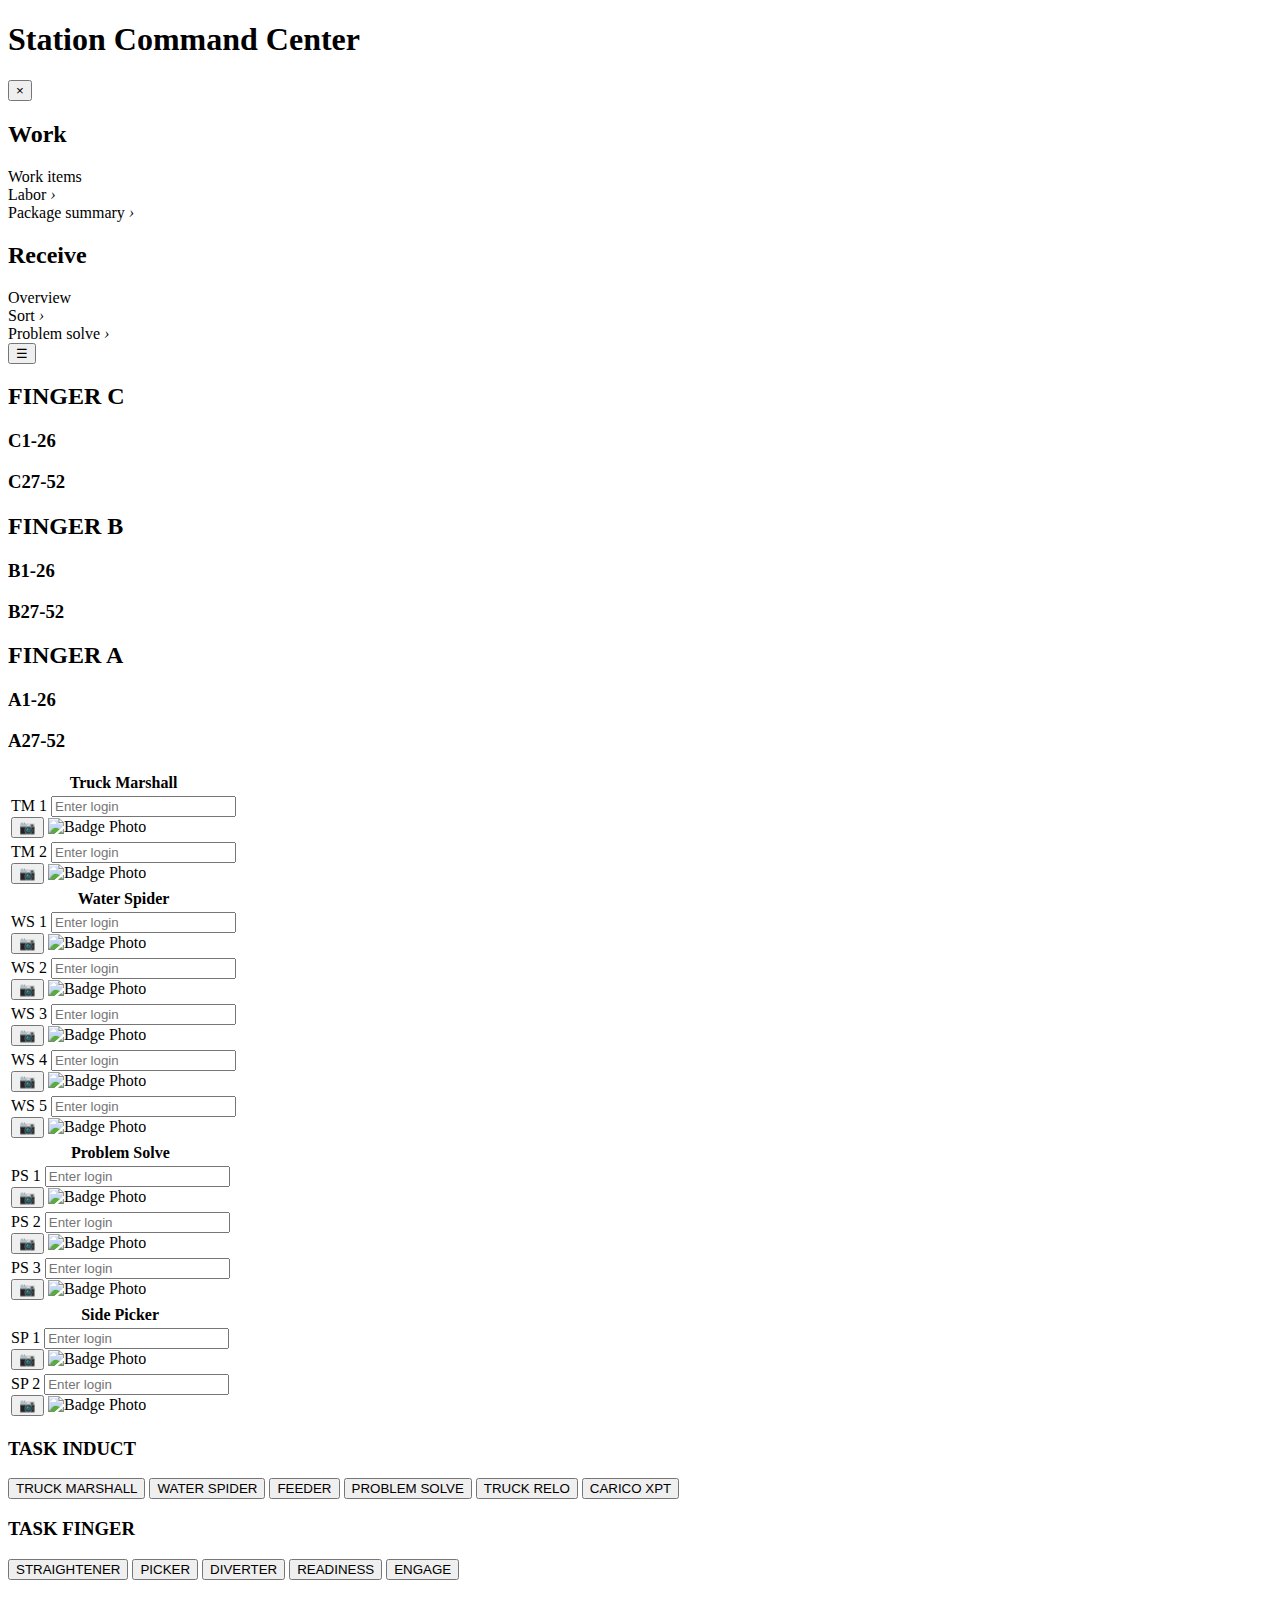
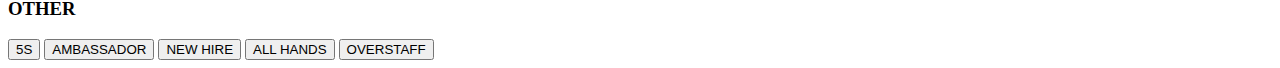
==== index.html @ 30cc2fd0 "in" ====
<!DOCTYPE html>
<html lang="en">
<head>
    <meta charset="UTF-8">
    <meta name="viewport" content="width=device-width, initial-scale=1.0">
    <meta name="description" content="Manning Board Application">
    <title>Manning Board</title>
    <link rel="stylesheet" href="css/styles.css">
    <!-- Preconnect per ottimizzare il caricamento delle risorse -->
    <link rel="preconnect" href="https://www.gstatic.com">
    <link rel="preconnect" href="https://badgephotos.corp.amazon.com">
</head>
<body>
    <!-- Overlay per sidebar mobile -->
    <div class="overlay" id="overlay"></div>

    <!-- Sidebar -->
    <aside class="sidebar" id="sidebar">
        <header class="sidebar-header">
            <h1>Station Command Center</h1>
            <button id="closeSidebar" aria-label="Close sidebar">×</button>
        </header>
        <nav class="sidebar-nav">
            <!-- Work Section -->
            <section class="nav-section">
                <h2 class="nav-header">Work</h2>
                <div class="nav-item">Work items</div>
                <div class="nav-item expandable" data-expandable>
                    <span>Labor</span>
                    <i class="arrow" aria-hidden="true">›</i>
                </div>
                <div class="nav-item expandable" data-expandable>
                    <span>Package summary</span>
                    <i class="arrow" aria-hidden="true">›</i>
                </div>
            </section>
            
            <!-- Receive Section -->
            <section class="nav-section">
                <h2 class="nav-header">Receive</h2>
                <div class="nav-item">Overview</div>
                <div class="nav-item expandable" data-expandable>
                    <span>Sort</span>
                    <i class="arrow" aria-hidden="true">›</i>
                </div>
                <div class="nav-item expandable" data-expandable>
                    <span>Problem solve</span>
                    <i class="arrow" aria-hidden="true">›</i>
                </div>
            </section>
        </nav>
    </aside>

    <!-- Menu Trigger Button -->
    <button id="openSidebar" class="menu-trigger" aria-label="Open menu">☰</button>

    <!-- Main Content -->
    <main class="content-container">
        <!-- Fingers Section -->
        <section class="fingers-section">
            <!-- Finger C -->
            <div class="finger-pair">
                <h2 class="finger-header">FINGER C</h2>
                <div class="columns-container">
                    <div class="finger-column">
                        <h3 class="finger-subheader">C1-26</h3>
                        <div id="c1-26-container" class="aisle-container"></div>
                    </div>
                    <div class="finger-column">
                        <h3 class="finger-subheader">C27-52</h3>
                        <div id="c27-52-container" class="aisle-container"></div>
                    </div>
                </div>
            </div>

            <!-- Finger B -->
            <div class="finger-pair">
                <h2 class="finger-header">FINGER B</h2>
                <div class="columns-container">
                    <div class="finger-column">
                        <h3 class="finger-subheader">B1-26</h3>
                        <div id="b1-26-container" class="aisle-container"></div>
                    </div>
                    <div class="finger-column">
                        <h3 class="finger-subheader">B27-52</h3>
                        <div id="b27-52-container" class="aisle-container"></div>
                    </div>
                </div>
            </div>

            <!-- Finger A -->
            <div class="finger-pair">
                <h2 class="finger-header">FINGER A</h2>
                <div class="columns-container">
                    <div class="finger-column">
                        <h3 class="finger-subheader">A1-26</h3>
                        <div id="a1-26-container" class="aisle-container"></div>
                    </div>
                    <div class="finger-column">
                        <h3 class="finger-subheader">A27-52</h3>
                        <div id="a27-52-container" class="aisle-container"></div>
                    </div>
                </div>
            </div>
        </section>

        <!-- Tables Section -->
        <section class="tables-section">
            <div id="induct-tables-container"></div>

            <!-- Additional Roles -->
            <div class="additional-roles">
                <!-- Truck Marshall -->
                <table class="roles-table">
                    <thead>
                        <tr><th colspan="2">Truck Marshall</th></tr>
                    </thead>
                    <tbody>
                        <tr>
                            <td>
                                <div class="table-row-content">
                                    <span class="table-data">TM 1</span>
                                    <input type="text" class="name-input" placeholder="Enter login">
                                    <div class="badge-container">
                                        <button class="badge-icon" aria-label="Show badge photo">📷</button>
                                        <img class="photo-popup" src="" alt="Badge Photo" loading="lazy">
                                    </div>
                                </div>
                            </td>
                        </tr>
                        <tr>
                            <td>
                                <div class="table-row-content">
                                    <span class="table-data">TM 2</span>
                                    <input type="text" class="name-input" placeholder="Enter login">
                                    <div class="badge-container">
                                        <button class="badge-icon" aria-label="Show badge photo">📷</button>
                                        <img class="photo-popup" src="" alt="Badge Photo" loading="lazy">
                                    </div>
                                </div>
                            </td>
                        </tr>
                    </tbody>
                </table>

                <!-- Continuerò con il resto delle tabelle nella prossima parte -->
                <!-- Water Spider -->
                <table class="roles-table">
                    <thead>
                        <tr><th>Water Spider</th></tr>
                    </thead>
                    <tbody>
                        <tr>
                            <td>
                                <div class="table-row-content">
                                    <span class="table-data">WS 1</span>
                                    <input type="text" class="name-input" placeholder="Enter login">
                                    <div class="badge-container">
                                        <button class="badge-icon" aria-label="Show badge photo">📷</button>
                                        <img class="photo-popup" src="" alt="Badge Photo" loading="lazy">
                                    </div>
                                </div>
                            </td>
                        </tr>
                        <tr>
                            <td>
                                <div class="table-row-content">
                                    <span class="table-data">WS 2</span>
                                    <input type="text" class="name-input" placeholder="Enter login">
                                    <div class="badge-container">
                                        <button class="badge-icon" aria-label="Show badge photo">📷</button>
                                        <img class="photo-popup" src="" alt="Badge Photo" loading="lazy">
                                    </div>
                                </div>
                            </td>
                        </tr>
                        <tr>
                            <td>
                                <div class="table-row-content">
                                    <span class="table-data">WS 3</span>
                                    <input type="text" class="name-input" placeholder="Enter login">
                                    <div class="badge-container">
                                        <button class="badge-icon" aria-label="Show badge photo">📷</button>
                                        <img class="photo-popup" src="" alt="Badge Photo" loading="lazy">
                                    </div>
                                </div>
                            </td>
                        </tr>
                        <tr>
                            <td>
                                <div class="table-row-content">
                                    <span class="table-data">WS 4</span>
                                    <input type="text" class="name-input" placeholder="Enter login">
                                    <div class="badge-container">
                                        <button class="badge-icon" aria-label="Show badge photo">📷</button>
                                        <img class="photo-popup" src="" alt="Badge Photo" loading="lazy">
                                    </div>
                                </div>
                            </td>
                        </tr>
                        <tr>
                            <td>
                                <div class="table-row-content">
                                    <span class="table-data">WS 5</span>
                                    <input type="text" class="name-input" placeholder="Enter login">
                                    <div class="badge-container">
                                        <button class="badge-icon" aria-label="Show badge photo">📷</button>
                                        <img class="photo-popup" src="" alt="Badge Photo" loading="lazy">
                                    </div>
                                </div>
                            </td>
                        </tr>
                    </tbody>
                </table>

                <!-- Problem Solve -->
                <table class="roles-table">
                    <thead>
                        <tr><th>Problem Solve</th></tr>
                    </thead>
                    <tbody>
                        <tr>
                            <td>
                                <div class="table-row-content">
                                    <span class="table-data">PS 1</span>
                                    <input type="text" class="name-input" placeholder="Enter login">
                                    <div class="badge-container">
                                        <button class="badge-icon" aria-label="Show badge photo">📷</button>
                                        <img class="photo-popup" src="" alt="Badge Photo" loading="lazy">
                                    </div>
                                </div>
                            </td>
                        </tr>
                        <tr>
                            <td>
                                <div class="table-row-content">
                                    <span class="table-data">PS 2</span>
                                    <input type="text" class="name-input" placeholder="Enter login">
                                    <div class="badge-container">
                                        <button class="badge-icon" aria-label="Show badge photo">📷</button>
                                        <img class="photo-popup" src="" alt="Badge Photo" loading="lazy">
                                    </div>
                                </div>
                            </td>
                        </tr>
                        <tr>
                            <td>
                                <div class="table-row-content">
                                    <span class="table-data">PS 3</span>
                                    <input type="text" class="name-input" placeholder="Enter login">
                                    <div class="badge-container">
                                        <button class="badge-icon" aria-label="Show badge photo">📷</button>
                                        <img class="photo-popup" src="" alt="Badge Photo" loading="lazy">
                                    </div>
                                </div>
                            </td>
                        </tr>
                    </tbody>
                </table>

                <!-- Side Picker -->
                <table class="roles-table">
                    <thead>
                        <tr><th>Side Picker</th></tr>
                    </thead>
                    <tbody>
                        <tr>
                            <td>
                                <div class="table-row-content">
                                    <span class="table-data">SP 1</span>
                                    <input type="text" class="name-input" placeholder="Enter login">
                                    <div class="badge-container">
                                        <button class="badge-icon" aria-label="Show badge photo">📷</button>
                                        <img class="photo-popup" src="" alt="Badge Photo" loading="lazy">
                                    </div>
                                </div>
                            </td>
                        </tr>
                        <tr>
                            <td>
                                <div class="table-row-content">
                                    <span class="table-data">SP 2</span>
                                    <input type="text" class="name-input" placeholder="Enter login">
                                    <div class="badge-container">
                                        <button class="badge-icon" aria-label="Show badge photo">📷</button>
                                        <img class="photo-popup" src="" alt="Badge Photo" loading="lazy">
                                    </div>
                                </div>
                            </td>
                        </tr>
                    </tbody>
                </table>
            </div>
        </section>
    </main>

    <!-- FCLM Task Section -->
    <section class="fclm-task-container">
        <div class="task-sections">
            <div class="task-column">
                <h3 class="section-header">TASK INDUCT</h3>
                <button class="task-button blue" data-task="truck-marshall">TRUCK MARSHALL</button>
                <button class="task-button blue" data-task="water-spider">WATER SPIDER</button>
                <button class="task-button blue" data-task="feeder">FEEDER</button>
                <button class="task-button blue" data-task="problem-solve">PROBLEM SOLVE</button>
                <button class="task-button blue" data-task="truck-relo">TRUCK RELO</button>
                <button class="task-button blue" data-task="carico-xpt">CARICO XPT</button>
            </div>
            <div class="task-column">
                <h3 class="section-header">TASK FINGER</h3>
                <button class="task-button yellow" data-task="straightener">STRAIGHTENER</button>
                <button class="task-button yellow" data-task="picker">PICKER</button>
                <button class="task-button yellow" data-task="diverter">DIVERTER</button>
                <button class="task-button yellow" data-task="readiness">READINESS</button>
                <button class="task-button orange" data-task="engage">ENGAGE</button>
            </div>
            <div class="task-column">
                <h3 class="section-header">OTHER</h3>
                <button class="task-button green" data-task="5s">5S</button>
                <button class="task-button green" data-task="ambassador">AMBASSADOR</button>
                <button class="task-button green" data-task="new-hire">NEW HIRE</button>
                <button class="task-button green" data-task="all-hands">ALL HANDS</button>
                <button class="task-button orange" data-task="overstaff">OVERSTAFF</button>
            </div>
        </div>
    </section>

    <!-- Notification Container -->
    <div id="notification-container" aria-live="polite"></div>

    <!-- Loading Spinner -->
    <div id="loader" class="loader" hidden></div>

    <!-- Scripts -->
    <script src="https://www.gstatic.com/firebasejs/8.10.1/firebase-app.js" defer></script>
    <script src="https://www.gstatic.com/firebasejs/8.10.1/firebase-database.js" defer></script>
    <script src="js/main.js" type="module" defer></script>
</body>
</html>
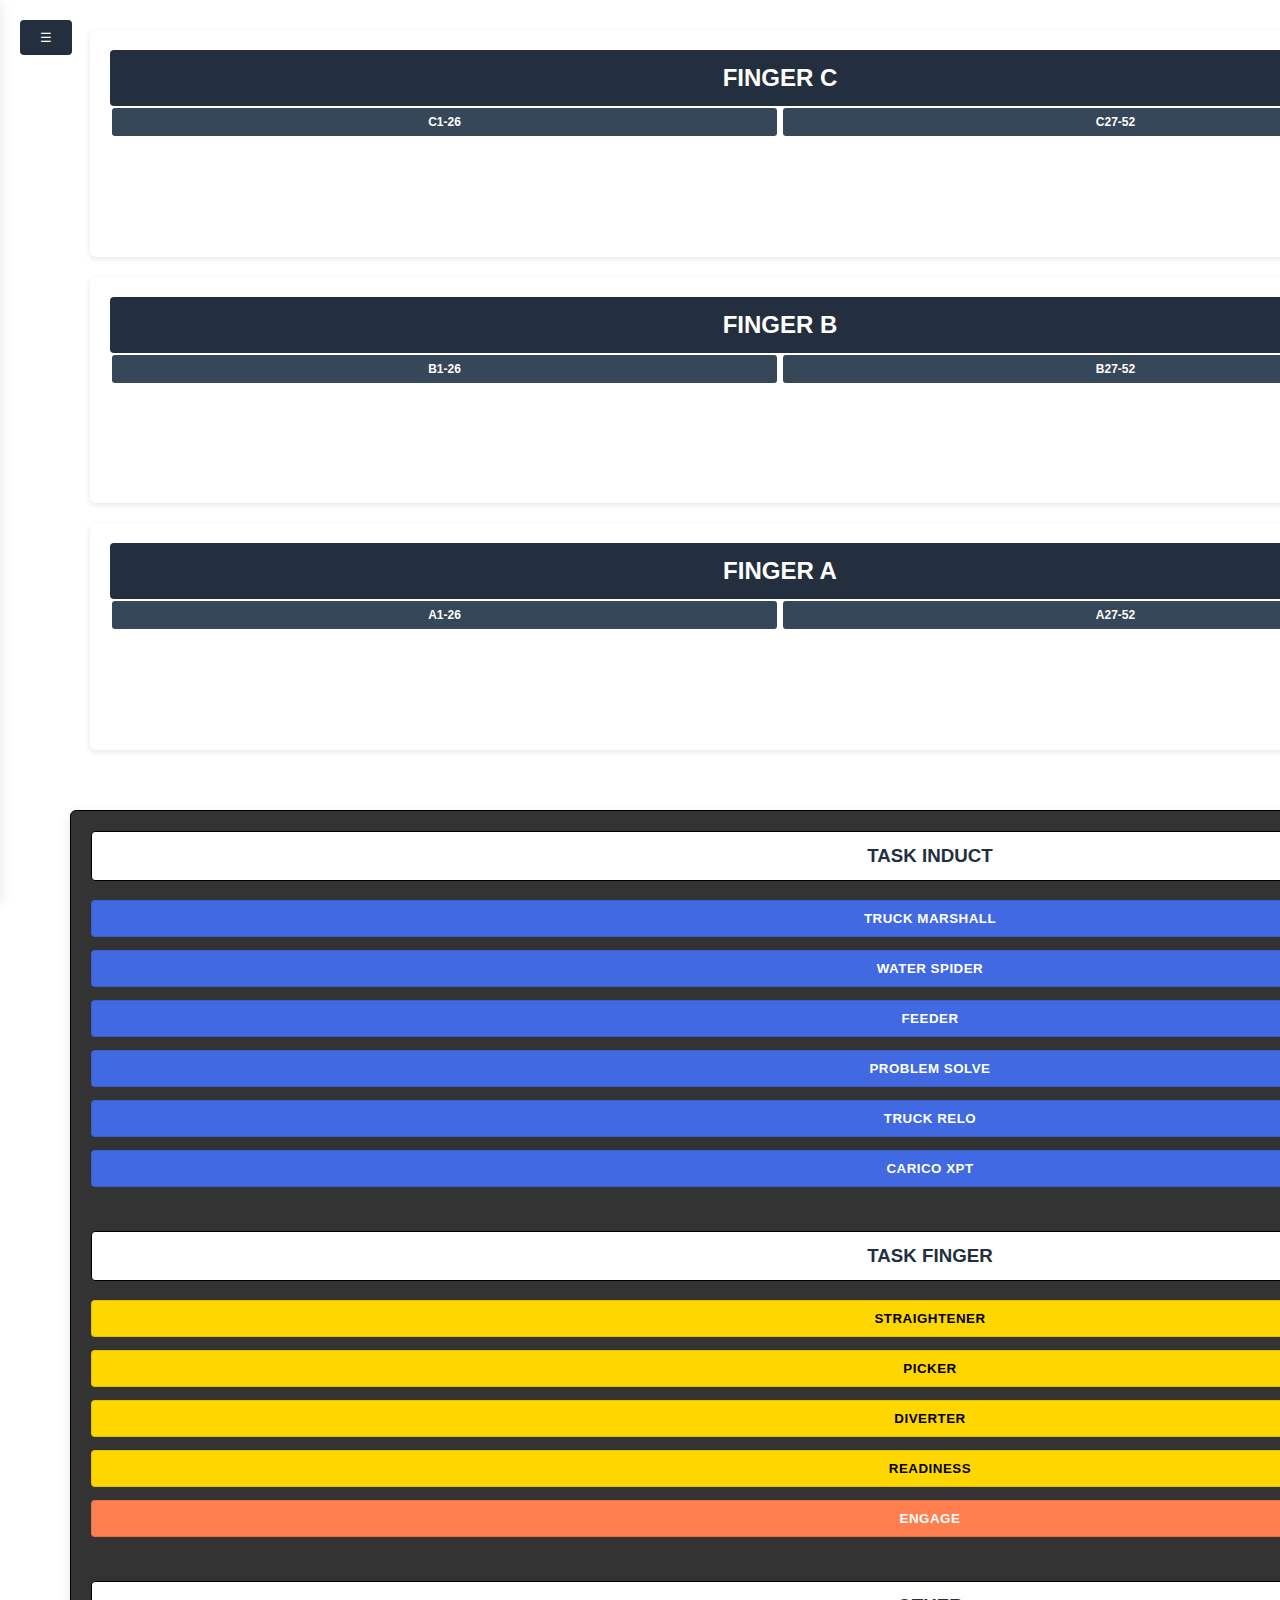
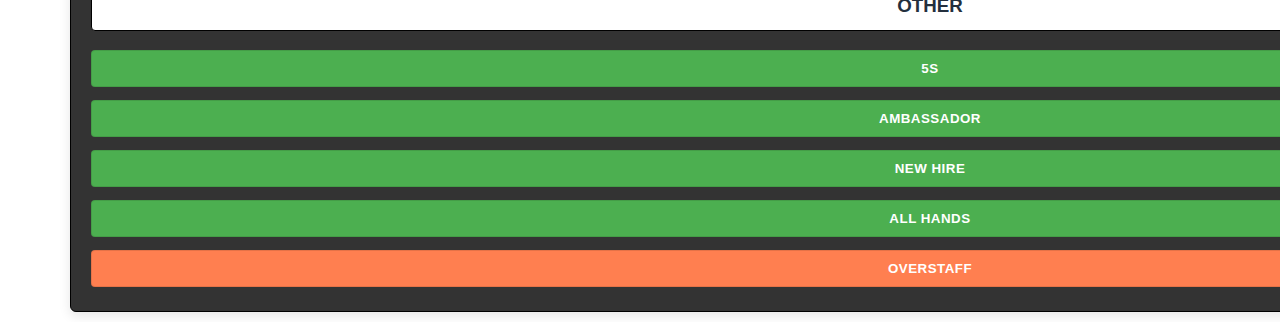
==== commit ecf1d101: "s" ====
--- a/index.html
+++ b/index.html
@@ -5,7 +5,7 @@
     <meta name="viewport" content="width=device-width, initial-scale=1.0">
     <meta name="description" content="Manning Board Application">
     <title>Manning Board</title>
-    <link rel="stylesheet" href="css/styles.css">
+    <link rel="stylesheet" href="styles.css">
     <!-- Preconnect per ottimizzare il caricamento delle risorse -->
     <link rel="preconnect" href="https://www.gstatic.com">
     <link rel="preconnect" href="https://badgephotos.corp.amazon.com">
--- a/styles.css
+++ b/styles.css
@@ -0,0 +1,684 @@
+/* Variables & Reset */
+:root {
+    /* Colors */
+    --primary-color: #232F3E;
+    --secondary-color: #37475A;
+    --border-color: #ccc;
+    --background-light: #f5f5f5;
+    --success-color: #4CAF50;
+    --error-color: #f44336;
+    --warning-color: #ff9800;
+    --info-color: #2196F3;
+    
+    /* Spacing */
+    --spacing-xs: 2px;
+    --spacing-sm: 5px;
+    --spacing-md: 10px;
+    --spacing-lg: 20px;
+    --spacing-xl: 40px;
+    
+    /* Border Radius */
+    --border-radius-sm: 3px;
+    --border-radius-md: 4px;
+    --border-radius-lg: 6px;
+    
+    /* Transitions */
+    --transition-fast: 0.2s ease;
+    --transition-normal: 0.3s ease;
+    
+    /* Shadows */
+    --shadow-sm: 0 1px 3px rgba(0,0,0,0.1);
+    --shadow-md: 0 2px 6px rgba(0,0,0,0.1);
+    --shadow-lg: 0 4px 12px rgba(0,0,0,0.1);
+}
+
+/* Reset & Base Styles */
+*, *::before, *::after {
+    margin: 0;
+    padding: 0;
+    box-sizing: border-box;
+}
+
+html {
+    font-size: 16px;
+    line-height: 1.5;
+}
+
+body {
+    margin: 0;
+    padding: var(--spacing-lg);
+    font-family: -apple-system, BlinkMacSystemFont, 'Segoe UI', Roboto, Oxygen,
+                 Ubuntu, Cantarell, 'Open Sans', 'Helvetica Neue', sans-serif;
+    min-width: 1800px;
+    background-color: white;
+    color: var(--primary-color);
+}
+
+/* Utility Classes */
+.visually-hidden {
+    position: absolute;
+    width: 1px;
+    height: 1px;
+    padding: 0;
+    margin: -1px;
+    overflow: hidden;
+    clip: rect(0, 0, 0, 0);
+    border: 0;
+}
+
+.hidden {
+    display: none !important;
+}
+
+/* Layout & Grid */
+.content-container {
+    display: flex;
+    gap: var(--spacing-xl);
+    width: max-content;
+    padding: var(--spacing-lg);
+    margin-left: 60px;
+}
+
+/* Sidebar Styles */
+.sidebar {
+    position: fixed;
+    left: -280px;
+    top: 0;
+    width: 280px;
+    height: 100%;
+    background-color: var(--primary-color);
+    color: white;
+    transition: left var(--transition-normal);
+    z-index: 1000;
+    box-shadow: var(--shadow-lg);
+}
+.sidebar.open {
+    left: 0;
+}
+
+.sidebar-header {
+    display: flex;
+    justify-content: space-between;
+    align-items: center;
+    padding: var(--spacing-md) var(--spacing-lg);
+    background-color: var(--secondary-color);
+    border-bottom: 1px solid rgba(255,255,255,0.1);
+}
+
+.sidebar-header h1 {
+    font-size: 1.2rem;
+    font-weight: 500;
+}
+
+#closeSidebar {
+    background: none;
+    border: none;
+    color: white;
+    font-size: 1.5rem;
+    cursor: pointer;
+    padding: var(--spacing-xs);
+    transition: opacity var(--transition-fast);
+}
+
+#closeSidebar:hover {
+    opacity: 0.8;
+}
+
+.sidebar-nav {
+    padding: var(--spacing-md) 0;
+}
+
+.nav-section {
+    margin-bottom: var(--spacing-lg);
+}
+
+.nav-header {
+    padding: var(--spacing-md) var(--spacing-lg);
+    color: rgba(255,255,255,0.6);
+    font-size: 0.875rem;
+    text-transform: uppercase;
+    letter-spacing: 0.5px;
+}
+
+.nav-item {
+    padding: var(--spacing-md) var(--spacing-lg);
+    cursor: pointer;
+    display: flex;
+    justify-content: space-between;
+    align-items: center;
+    transition: background-color var(--transition-fast);
+}
+
+.nav-item:hover {
+    background-color: var(--secondary-color);
+}
+
+.expandable .arrow {
+    font-size: 1.125rem;
+    transition: transform var(--transition-normal);
+}
+
+.expandable.open .arrow {
+    transform: rotate(90deg);
+}
+
+/* Menu Trigger */
+.menu-trigger {
+    position: fixed;
+    top: var(--spacing-lg);
+    left: var(--spacing-lg);
+    z-index: 999;
+    background: var(--primary-color);
+    color: white;
+    border: none;
+    padding: var(--spacing-md) var(--spacing-lg);
+    cursor: pointer;
+    border-radius: var(--border-radius-md);
+    transition: background-color var(--transition-fast);
+}
+
+.menu-trigger:hover {
+    background-color: var(--secondary-color);
+}
+/* Fingers Section Styles */
+.fingers-section {
+    display: flex;
+    gap: var(--spacing-lg);
+    min-width: 1400px;
+}
+
+.finger-pair {
+    display: flex;
+    flex-direction: column;
+    flex: 2;
+    min-width: 540px;
+    margin-right: var(--spacing-lg);
+    background-color: white;
+    border-radius: var(--border-radius-lg);
+    box-shadow: var(--shadow-md);
+    padding: var(--spacing-lg);
+    transition: transform var(--transition-fast);
+}
+
+.finger-pair:hover {
+    transform: translateY(-2px);
+    box-shadow: var(--shadow-lg);
+}
+
+.finger-header {
+    background-color: var(--primary-color);
+    color: white;
+    padding: var(--spacing-md);
+    text-align: center;
+    font-weight: bold;
+    margin-bottom: var(--spacing-xs);
+    border-radius: var(--border-radius-md);
+}
+
+.columns-container {
+    display: flex;
+    gap: var(--spacing-xs);
+}
+
+.finger-column {
+    flex: 1;
+    display: flex;
+    flex-direction: column;
+    gap: var(--spacing-xs);
+    min-width: 280px;
+    padding: 0 var(--spacing-xs);
+}
+
+.finger-subheader {
+    background-color: var(--secondary-color);
+    color: white;
+    padding: var(--spacing-sm);
+    text-align: center;
+    font-size: 0.75rem;
+    border-radius: var(--border-radius-sm);
+    margin-bottom: var(--spacing-xs);
+}
+
+/* Aisle Styles */
+.aisle-container {
+    display: flex;
+    flex-direction: column;
+    gap: var(--spacing-xs);
+}
+
+.aisle-row {
+    display: flex;
+    align-items: center;
+    gap: var(--spacing-md);
+    padding: var(--spacing-xs);
+    background-color: var(--background-light);
+    border-radius: var(--border-radius-sm);
+}
+
+.aisle {
+    width: 35px;
+    height: 18px;
+    border: 1px solid var(--border-color);
+    display: flex;
+    align-items: center;
+    justify-content: center;
+    padding: var(--spacing-xs);
+    font-size: 0.75rem;
+    background-color: white;
+    border-radius: var(--border-radius-sm);
+    font-weight: 500;
+}
+
+/* Input Styles */
+.input-pair {
+    display: flex;
+    gap: var(--spacing-lg);
+    flex: 1;
+}
+
+.input-group {
+    display: flex;
+    align-items: center;
+    gap: var(--spacing-xs);
+}
+
+.name-input {
+    width: 100px;
+    height: 18px;
+    padding: 2px var(--spacing-xs);
+    border: 1px solid var(--border-color);
+    font-size: 0.75rem;
+    border-radius: var(--border-radius-sm);
+    transition: all var(--transition-fast);
+}
+
+.name-input:focus {
+    outline: none;
+    border-color: var(--primary-color);
+    box-shadow: 0 0 0 2px rgba(35, 47, 62, 0.2);
+}
+
+.name-input.selected-input {
+    background-color: #ffeeba;
+    border: 2px solid var(--primary-color);
+}
+
+/* Badge Styles */
+.badge-container {
+    position: relative;
+    width: 24px;
+    height: 18px;
+    margin: 0 var(--spacing-xs);
+}
+
+.badge-icon {
+    width: 100%;
+    height: 100%;
+    border: 1px solid var(--border-color);
+    background-color: white;
+    cursor: pointer;
+    display: flex;
+    align-items: center;
+    justify-content: center;
+    font-size: 0.625rem;
+    color: var(--primary-color);
+    border-radius: var(--border-radius-sm);
+    transition: all var(--transition-fast);
+}
+
+.badge-icon:hover {
+    background-color: var(--background-light);
+    border-color: var(--primary-color);
+}
+
+.photo-popup {
+    display: none;
+    position: absolute;
+    z-index: 1000;
+    left: 100%;
+    top: -50px;
+    border: 2px solid var(--primary-color);
+    background-color: white;
+    padding: var(--spacing-xs);
+    width: 150px;
+    height: 150px;
+    object-fit: contain;
+    pointer-events: none;
+    box-shadow: var(--shadow-lg);
+    border-radius: var(--border-radius-sm);
+    transition: opacity var(--transition-fast);
+}
+
+.photo-popup.visible {
+    display: block;
+    animation: fadeIn var(--transition-fast);
+}
+
+/* Table Styles */
+.tables-section {
+    display: flex;
+    gap: var(--spacing-lg);
+}
+
+.roles-table,
+.induct-table {
+    border-collapse: separate;
+    border-spacing: 0;
+    width: 100%;
+    margin-bottom: var(--spacing-lg);
+    background-color: white;
+    border-radius: var(--border-radius-md);
+    overflow: hidden;
+    box-shadow: var(--shadow-md);
+}
+
+.roles-table th,
+.roles-table td,
+.induct-table th,
+.induct-table td {
+    border: 1px solid var(--border-color);
+    padding: var(--spacing-md);
+    font-size: 0.75rem;
+}
+
+.roles-table th,
+.induct-table th {
+    background-color: var(--primary-color);
+    color: white;
+    text-align: center;
+    padding: var(--spacing-md);
+    font-weight: 500;
+}
+
+.table-row-content {
+    display: flex;
+    align-items: center;
+    gap: var(--spacing-md);
+}
+
+.table-data {
+    width: 70px;
+    text-align: left;
+    font-weight: bold;
+    color: var(--primary-color);
+}
+/* FCLM Task Section Styles */
+.fclm-task-container {
+    margin-top: var(--spacing-xl);
+    width: calc(100% - 60px);
+    background-color: #333;
+    padding: var(--spacing-lg);
+    border: 1px solid #000;
+    border-radius: var(--border-radius-lg);
+    margin-left: 60px;
+    box-shadow: var(--shadow-lg);
+}
+
+.task-sections {
+    display: flex;
+    justify-content: space-between;
+    gap: var(--spacing-xl);
+}
+
+.task-column {
+    flex: 1;
+    display: flex;
+    flex-direction: column;
+    gap: var(--spacing-sm);
+}
+
+.section-header {
+    background-color: white;
+    color: var(--primary-color);
+    text-align: center;
+    padding: var(--spacing-md);
+    font-weight: bold;
+    border: 1px solid #000;
+    border-radius: var(--border-radius-md);
+    margin-bottom: var(--spacing-md);
+}
+
+/* Task Buttons */
+.task-button {
+    width: 100%;
+    padding: var(--spacing-md);
+    border: none;
+    border-radius: var(--border-radius-md);
+    font-weight: bold;
+    cursor: pointer;
+    text-align: center;
+    margin: 4px 0;
+    transition: all var(--transition-fast);
+    text-transform: uppercase;
+    letter-spacing: 0.5px;
+    border: 1px solid rgba(0, 0, 0, 0.1);
+}
+
+.task-button:hover {
+    transform: translateY(-2px);
+    box-shadow: var(--shadow-md);
+}
+
+.task-button:active {
+    transform: translateY(0);
+}
+
+/* Task Button Colors */
+.task-button.blue {
+    background-color: #4169E1;
+    color: white;
+}
+
+.task-button.yellow {
+    background-color: #FFD700;
+    color: black;
+}
+
+.task-button.green {
+    background-color: #4CAF50;
+    color: white;
+}
+
+.task-button.orange {
+    background-color: #FF7F50;
+    color: white;
+}
+
+/* Loading Indicator */
+.loader {
+    position: fixed;
+    top: 50%;
+    left: 50%;
+    transform: translate(-50%, -50%);
+    width: 50px;
+    height: 50px;
+    border: 5px solid var(--background-light);
+    border-top: 5px solid var(--primary-color);
+    border-radius: 50%;
+    animation: spin 1s linear infinite;
+    z-index: 1500;
+}
+
+.overlay {
+    position: fixed;
+    top: 0;
+    left: 0;
+    right: 0;
+    bottom: 0;
+    background-color: rgba(0, 0, 0, 0.5);
+    z-index: 1400;
+    opacity: 0;
+    visibility: hidden;
+    transition: all var(--transition-normal);
+}
+
+.overlay.show {
+    opacity: 1;
+    visibility: visible;
+}
+
+/* Notifications */
+#notification-container {
+    position: fixed;
+    top: var(--spacing-lg);
+    right: var(--spacing-lg);
+    z-index: 2000;
+    display: flex;
+    flex-direction: column;
+    gap: var(--spacing-sm);
+}
+
+.notification {
+    padding: var(--spacing-md) var(--spacing-lg);
+    border-radius: var(--border-radius-md);
+    color: white;
+    font-weight: 500;
+    box-shadow: var(--shadow-lg);
+    animation: slideIn var(--transition-normal);
+    display: flex;
+    align-items: center;
+    gap: var(--spacing-sm);
+    min-width: 300px;
+}
+
+.notification.success {
+    background-color: var(--success-color);
+}
+
+.notification.error {
+    background-color: var(--error-color);
+}
+
+.notification.info {
+    background-color: var(--info-color);
+}
+
+.notification.warning {
+    background-color: var(--warning-color);
+}
+
+/* Animations */
+@keyframes spin {
+    0% { transform: translate(-50%, -50%) rotate(0deg); }
+    100% { transform: translate(-50%, -50%) rotate(360deg); }
+}
+
+@keyframes slideIn {
+    from {
+        transform: translateX(100%);
+        opacity: 0;
+    }
+    to {
+        transform: translateX(0);
+        opacity: 1;
+    }
+}
+
+@keyframes fadeIn {
+    from { opacity: 0; }
+    to { opacity: 1; }
+}
+
+/* Media Queries */
+@media (max-width: 1800px) {
+    body {
+        overflow-x: auto;
+        padding: var(--spacing-md);
+    }
+    
+    .finger-pair {
+        min-width: 500px;
+    }
+}
+
+@media (max-width: 1400px) {
+    .fingers-section {
+        flex-direction: column;
+    }
+    
+    .task-sections {
+        flex-direction: column;
+    }
+}
+
+/* Print Styles */
+@media print {
+    .sidebar,
+    .menu-trigger,
+    .task-button,
+    .badge-icon,
+    .notification,
+    .loader,
+    .overlay {
+        display: none !important;
+    }
+
+    body {
+        padding: 0;
+        min-width: auto;
+    }
+
+    .content-container {
+        margin: 0;
+        padding: 0;
+    }
+
+    .finger-pair,
+    .roles-table,
+    .induct-table {
+        break-inside: avoid;
+        box-shadow: none;
+        border: 1px solid #000;
+    }
+
+    .name-input {
+        border: none;
+        background: none;
+    }
+}
+
+/* Accessibility Improvements */
+@media (prefers-reduced-motion: reduce) {
+    *,
+    *::before,
+    *::after {
+        animation-duration: 0.01ms !important;
+        animation-iteration-count: 1 !important;
+        transition-duration: 0.01ms !important;
+        scroll-behavior: auto !important;
+    }
+}
+
+/* High Contrast Mode */
+@media (forced-colors: active) {
+    .task-button,
+    .finger-header,
+    .finger-subheader {
+        border: 2px solid currentColor;
+    }
+}
+
+/* Dark Mode Support */
+@media (prefers-color-scheme: dark) {
+    :root {
+        --background-light: #2c2c2c;
+        --border-color: #444;
+    }
+
+    body {
+        background-color: #1a1a1a;
+        color: #fff;
+    }
+
+    .finger-pair,
+    .roles-table,
+    .induct-table {
+        background-color: #2c2c2c;
+    }
+
+    .name-input {
+        background-color: #333;
+        color: #fff;
+    }
+}
+
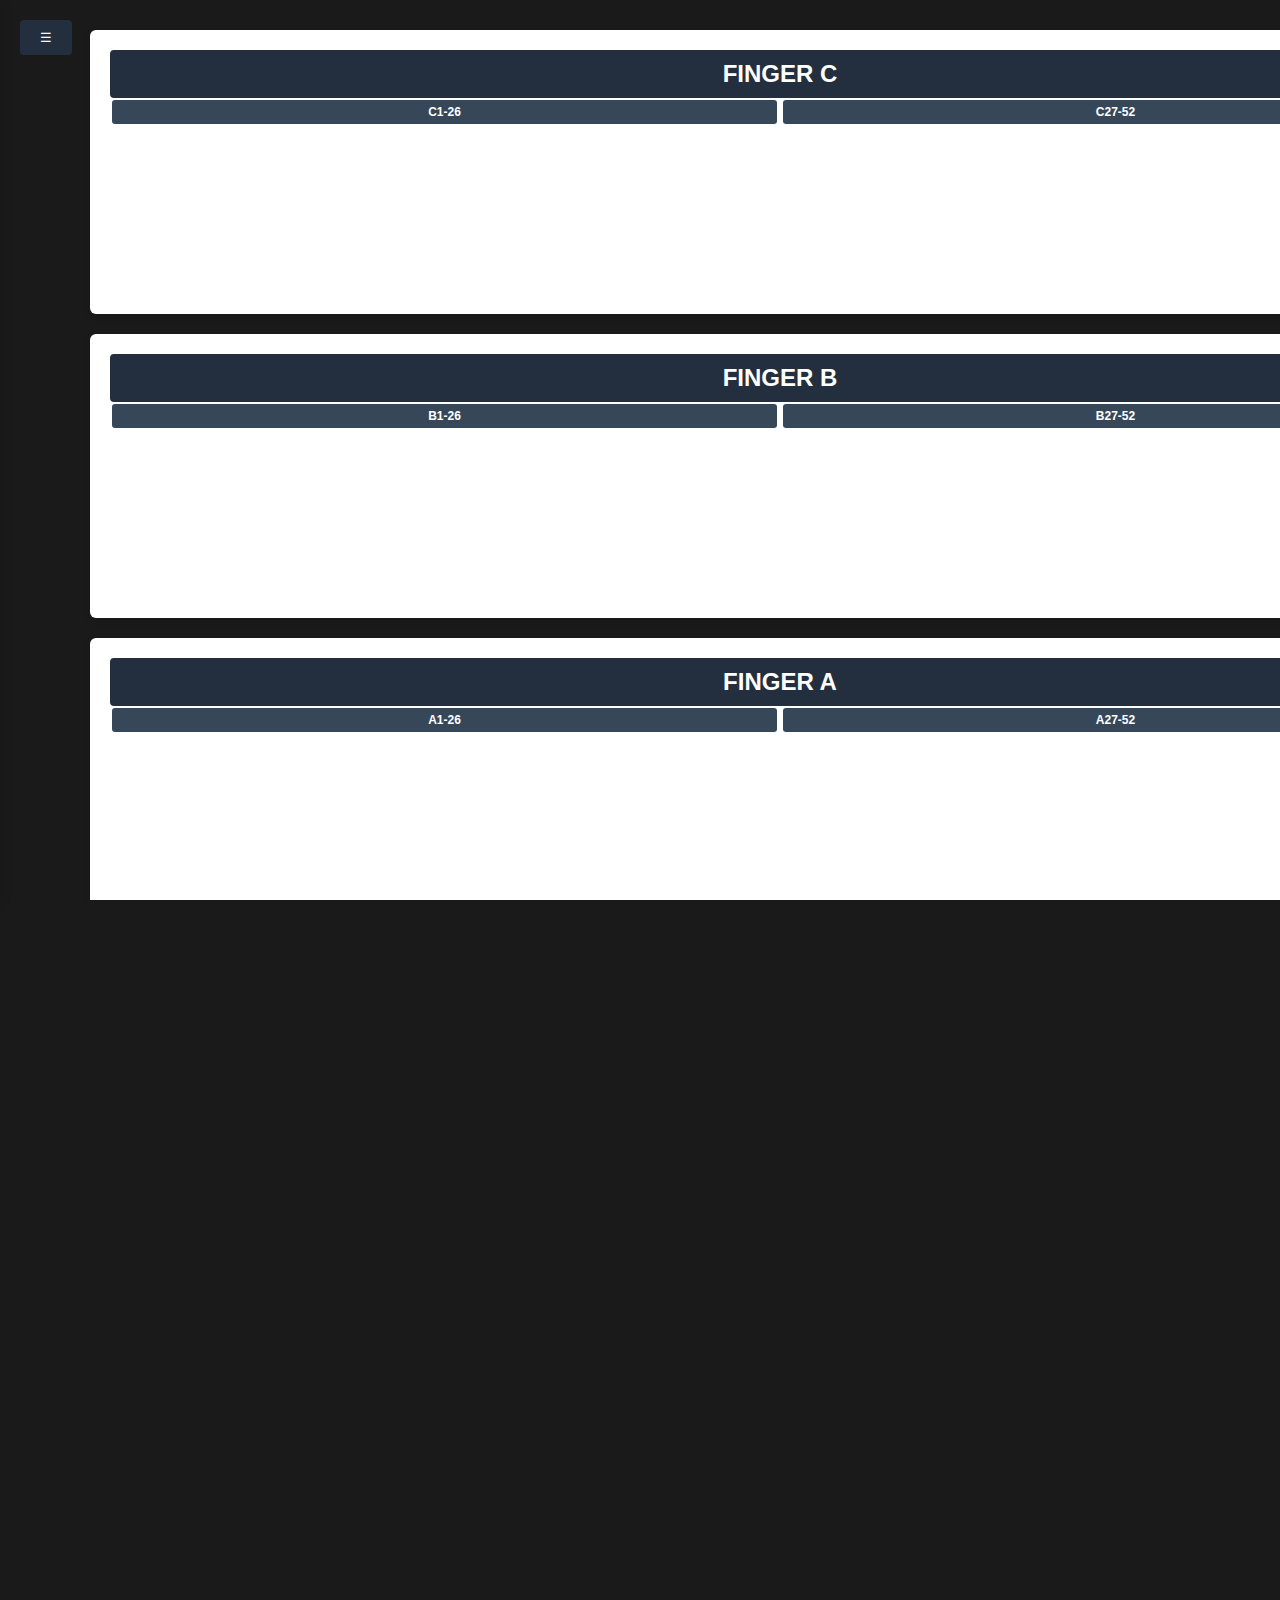
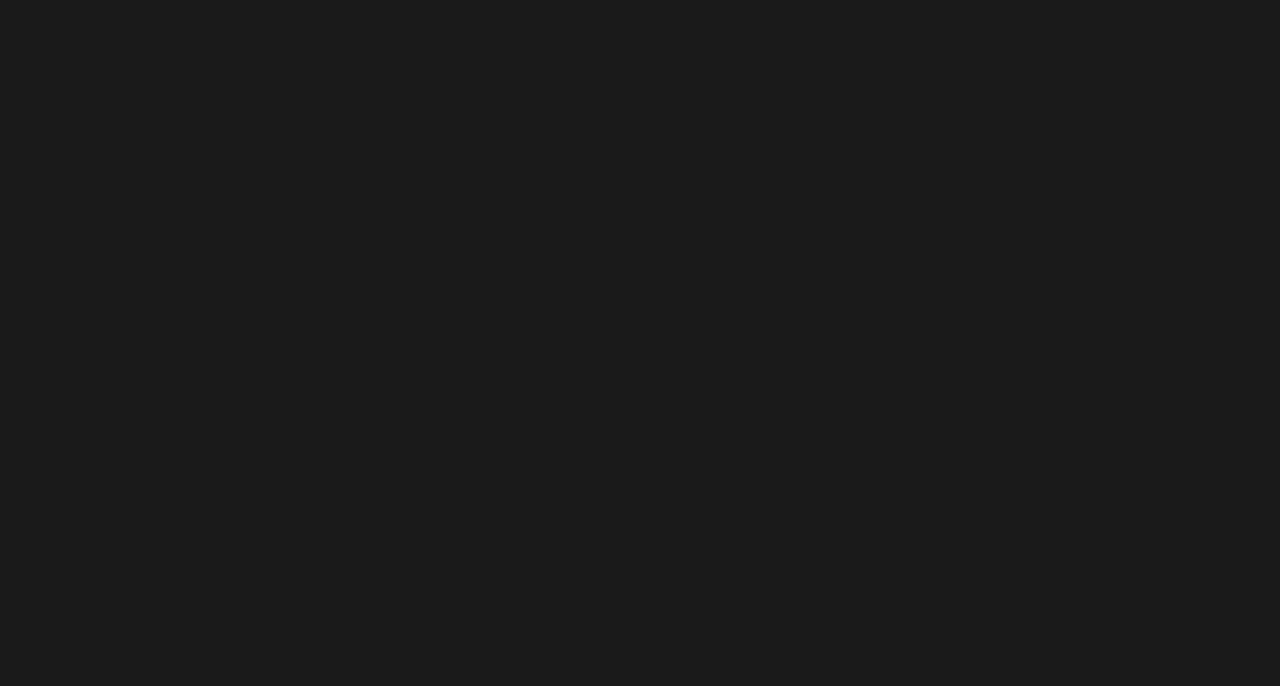
==== commit 92a871ee: "h" ====
--- a/index.html
+++ b/index.html
@@ -24,7 +24,7 @@
             <!-- Work Section -->
             <section class="nav-section">
                 <h2 class="nav-header">Work</h2>
-                <div class="nav-item">Work items</div>
+                <div class="nav-item">Roster</div>
                 <div class="nav-item expandable" data-expandable>
                     <span>Labor</span>
                     <i class="arrow" aria-hidden="true">›</i>
@@ -332,8 +332,10 @@
     <div id="loader" class="loader" hidden></div>
 
     <!-- Scripts -->
-    <script src="https://www.gstatic.com/firebasejs/8.10.1/firebase-app.js" defer></script>
-    <script src="https://www.gstatic.com/firebasejs/8.10.1/firebase-database.js" defer></script>
-    <script src="js/main.js" type="module" defer></script>
+
+<script src="https://www.gstatic.com/firebasejs/8.10.1/firebase-app.js"></script>
+<script src="https://www.gstatic.com/firebasejs/8.10.1/firebase-database.js"></script>
+<script src="script.js"></script>
+
 </body>
 </html>
--- a/styles.css
+++ b/styles.css
@@ -40,8 +40,8 @@
 }
 
 html {
-    font-size: 16px;
-    line-height: 1.5;
+    scroll-behavior: smooth;
+    overflow-y: scroll;
 }
 
 body {
@@ -50,9 +50,12 @@
     font-family: -apple-system, BlinkMacSystemFont, 'Segoe UI', Roboto, Oxygen,
                  Ubuntu, Cantarell, 'Open Sans', 'Helvetica Neue', sans-serif;
     min-width: 1800px;
-    background-color: white;
+    background-color: #1a1a1a;
     color: var(--primary-color);
-}
+    height: 100vh;
+    overflow-y: auto; /* Permette lo scroll verticale */
+}
+
 
 /* Utility Classes */
 .visually-hidden {
@@ -77,6 +80,7 @@
     width: max-content;
     padding: var(--spacing-lg);
     margin-left: 60px;
+    margin-bottom: 200px; /* Aggiunge spazio in fondo */
 }
 
 /* Sidebar Styles */
@@ -263,10 +267,11 @@
     align-items: center;
     justify-content: center;
     padding: var(--spacing-xs);
-    font-size: 0.75rem;
+    font-size: 0.8rem; /* aumentato da 0.75rem */
     background-color: white;
     border-radius: var(--border-radius-sm);
-    font-weight: 500;
+    font-weight: bold;
+    color: black; /* aggiunto per assicurare la visibilità */
 }
 
 /* Input Styles */
@@ -284,12 +289,12 @@
 
 .name-input {
     width: 100px;
-    height: 18px;
+    height: 22px; /* aumentato da 18px */
     padding: 2px var(--spacing-xs);
     border: 1px solid var(--border-color);
-    font-size: 0.75rem;
+    font-size: 0.875rem; /* aumentato da 0.75rem */
+    font-weight: bold; /* aggiunto */
     border-radius: var(--border-radius-sm);
-    transition: all var(--transition-fast);
 }
 
 .name-input:focus {
@@ -299,7 +304,7 @@
 }
 
 .name-input.selected-input {
-    background-color: #ffeeba;
+    background-color: #b4d656;
     border: 2px solid var(--primary-color);
 }
 
@@ -310,12 +315,11 @@
     height: 18px;
     margin: 0 var(--spacing-xs);
 }
-
 .badge-icon {
     width: 100%;
     height: 100%;
     border: 1px solid var(--border-color);
-    background-color: white;
+    background-color: rgb(15, 13, 13);
     cursor: pointer;
     display: flex;
     align-items: center;
@@ -325,7 +329,6 @@
     border-radius: var(--border-radius-sm);
     transition: all var(--transition-fast);
 }
-
 .badge-icon:hover {
     background-color: var(--background-light);
     border-color: var(--primary-color);
@@ -333,12 +336,13 @@
 
 .photo-popup {
     display: none;
-    position: absolute;
+    position: absolute; /* Cambiato da fixed ad absolute */
     z-index: 1000;
-    left: 100%;
-    top: -50px;
+    left: 100%; /* Posiziona l'immagine subito dopo l'icona */
+    top: -65px; /* Centra verticalmente rispetto all'input */
+    margin-left: 10px; /* Aggiunge un po' di spazio tra l'icona e l'immagine */
     border: 2px solid var(--primary-color);
-    background-color: white;
+    background-color: rgb(15, 13, 13);
     padding: var(--spacing-xs);
     width: 150px;
     height: 150px;
@@ -346,18 +350,22 @@
     pointer-events: none;
     box-shadow: var(--shadow-lg);
     border-radius: var(--border-radius-sm);
-    transition: opacity var(--transition-fast);
-}
-
+}
 .photo-popup.visible {
     display: block;
     animation: fadeIn var(--transition-fast);
 }
+.badge-icon:hover + .photo-popup {
+    display: block;
+}
+
+
 
 /* Table Styles */
 .tables-section {
     display: flex;
     gap: var(--spacing-lg);
+    margin-bottom: 100px; /* Aggiunge spazio dopo le tabelle */
 }
 
 .roles-table,
@@ -397,13 +405,20 @@
 }
 
 .table-data {
+    color: #0a0c0f; /* Blu chiaro, puoi modificare il colore */
+    background-color: #fff; /* Sfondo bianco */
+    padding: 2px 6px;
+    border-radius: 3px;
+    font-weight: bold;
     width: 70px;
-    text-align: left;
-    font-weight: bold;
-    color: var(--primary-color);
-}
+    display: inline-block;
+    text-align: center;
+    margin-right: 10px;
+}
+
 /* FCLM Task Section Styles */
 .fclm-task-container {
+    position: relative;
     margin-top: var(--spacing-xl);
     width: calc(100% - 60px);
     background-color: #333;
@@ -412,6 +427,7 @@
     border-radius: var(--border-radius-lg);
     margin-left: 60px;
     box-shadow: var(--shadow-lg);
+    margin-bottom: 50px;
 }
 
 .task-sections {
@@ -681,4 +697,29 @@
         color: #fff;
     }
 }
-
+.table-row-content {
+    display: flex;
+    align-items: center;
+    gap: var(--spacing-md);
+}
+
+.input-group {
+    display: flex;
+    align-items: center;
+    gap: var(--spacing-xs);
+    margin-right: var(--spacing-md);
+}
+
+.table-data {
+    min-width: 70px;
+    font-weight: bold;
+}
+
+#induct-tables-container {
+    margin-bottom: 50px;
+}
+
+/* Gestione delle tabelle dei ruoli di supporto */
+.roles-table {
+    margin-bottom: 30px;
+}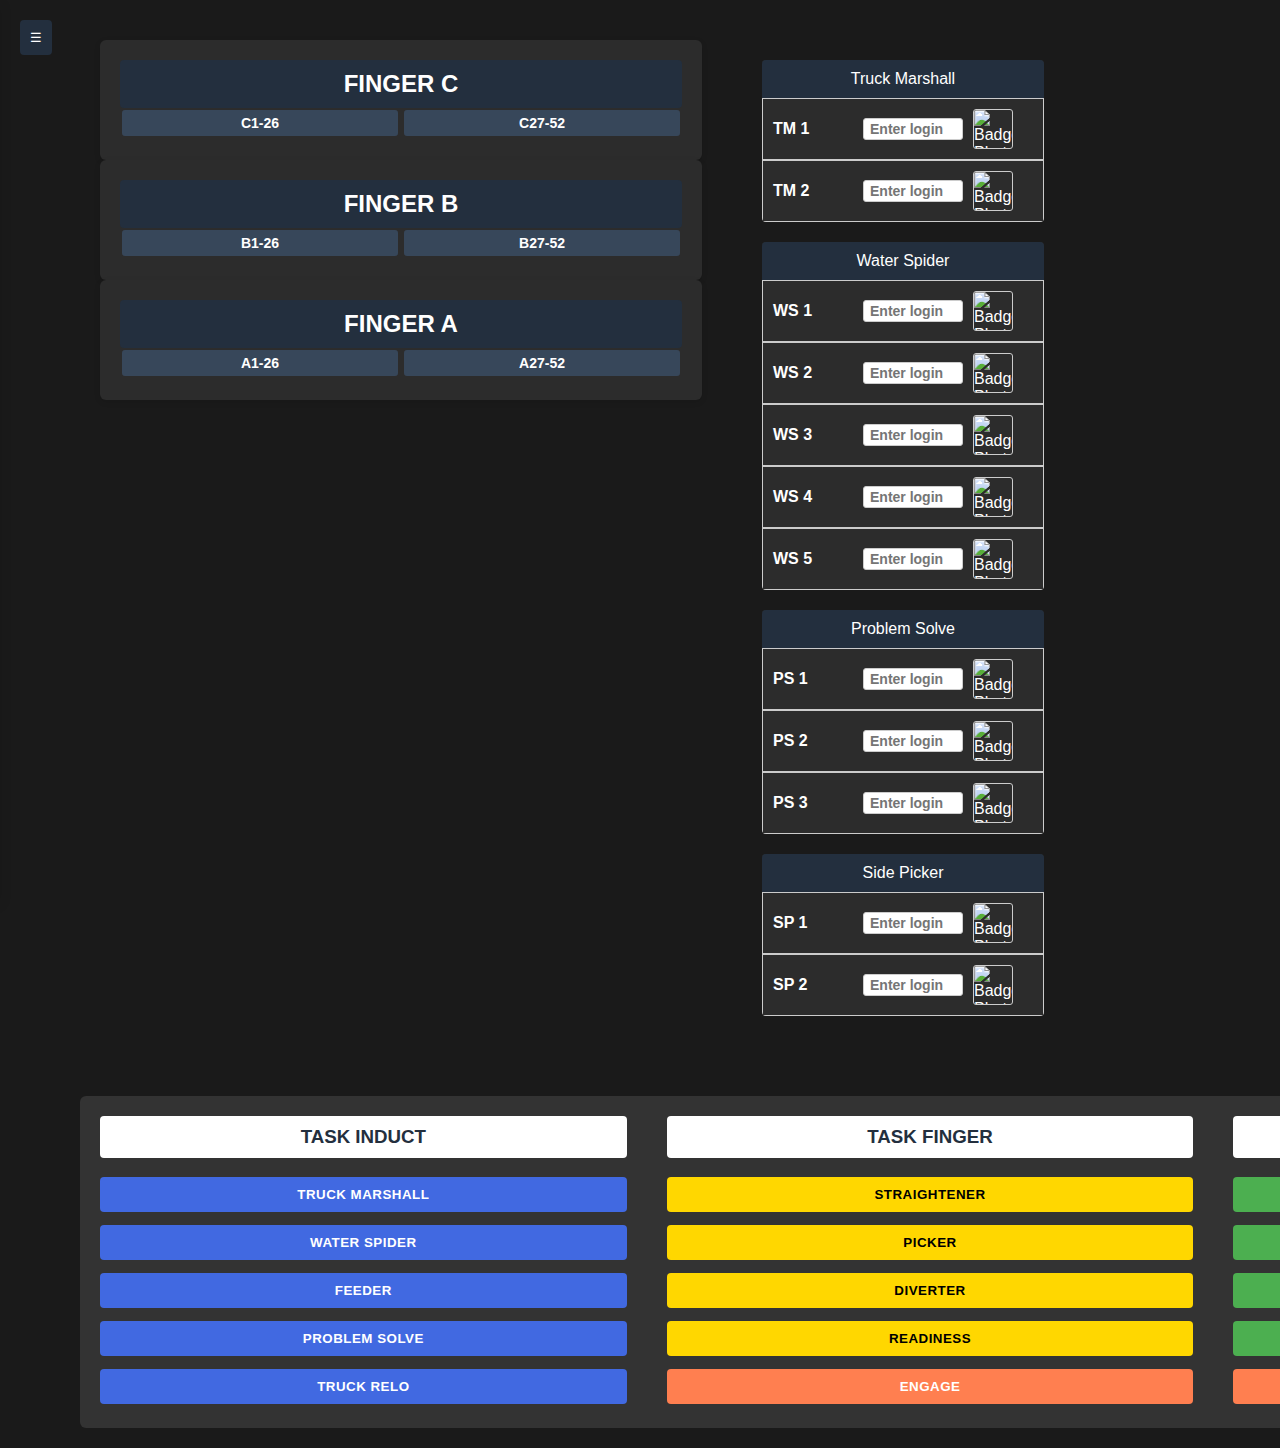
==== commit 375e30e9: "mod" ====
--- a/index.html
+++ b/index.html
@@ -6,25 +6,21 @@
     <meta name="description" content="Manning Board Application">
     <title>Manning Board</title>
     <link rel="stylesheet" href="styles.css">
-    <!-- Preconnect per ottimizzare il caricamento delle risorse -->
     <link rel="preconnect" href="https://www.gstatic.com">
     <link rel="preconnect" href="https://badgephotos.corp.amazon.com">
 </head>
 <body>
-    <!-- Overlay per sidebar mobile -->
     <div class="overlay" id="overlay"></div>
 
-    <!-- Sidebar -->
     <aside class="sidebar" id="sidebar">
         <header class="sidebar-header">
             <h1>Station Command Center</h1>
             <button id="closeSidebar" aria-label="Close sidebar">×</button>
         </header>
         <nav class="sidebar-nav">
-            <!-- Work Section -->
             <section class="nav-section">
                 <h2 class="nav-header">Work</h2>
-                <div class="nav-item">Roster</div>
+                <div class="nav-item">Work items</div>
                 <div class="nav-item expandable" data-expandable>
                     <span>Labor</span>
                     <i class="arrow" aria-hidden="true">›</i>
@@ -35,7 +31,6 @@
                 </div>
             </section>
             
-            <!-- Receive Section -->
             <section class="nav-section">
                 <h2 class="nav-header">Receive</h2>
                 <div class="nav-item">Overview</div>
@@ -51,13 +46,10 @@
         </nav>
     </aside>
 
-    <!-- Menu Trigger Button -->
     <button id="openSidebar" class="menu-trigger" aria-label="Open menu">☰</button>
 
-    <!-- Main Content -->
     <main class="content-container">
-        <!-- Fingers Section -->
-        <section class="fingers-section">
+        <section class="f="fingers-section">
             <!-- Finger C -->
             <div class="finger-pair">
                 <h2 class="finger-header">FINGER C</h2>
@@ -104,26 +96,25 @@
             </div>
         </section>
 
-        <!-- Tables Section -->
         <section class="tables-section">
             <div id="induct-tables-container"></div>
 
-            <!-- Additional Roles -->
             <div class="additional-roles">
                 <!-- Truck Marshall -->
                 <table class="roles-table">
                     <thead>
-                        <tr><th colspan="2">Truck Marshall</th></tr>
+                        <tr><th>Truck Marshall</th></tr>
                     </thead>
                     <tbody>
                         <tr>
                             <td>
                                 <div class="table-row-content">
                                     <span class="table-data">TM 1</span>
-                                    <input type="text" class="name-input" placeholder="Enter login">
-                                    <div class="badge-container">
-                                        <button class="badge-icon" aria-label="Show badge photo">📷</button>
-                                        <img class="photo-popup" src="" alt="Badge Photo" loading="lazy">
+                                    <div class="input-group">
+                                        <input type="text" class="name-input" placeholder="Enter login">
+                                        <div class="badge-photo-container">
+                                            <img class="photo-popup" src="" alt="Badge Photo">
+                                        </div>
                                     </div>
                                 </div>
                             </td>
@@ -132,10 +123,11 @@
                             <td>
                                 <div class="table-row-content">
                                     <span class="table-data">TM 2</span>
-                                    <input type="text" class="name-input" placeholder="Enter login">
-                                    <div class="badge-container">
-                                        <button class="badge-icon" aria-label="Show badge photo">📷</button>
-                                        <img class="photo-popup" src="" alt="Badge Photo" loading="lazy">
+                                    <div class="input-group">
+                                        <input type="text" class="name-input" placeholder="Enter login">
+                                        <div class="badge-photo-container">
+                                            <img class="photo-popup" src="" alt="Badge Photo">
+                                        </div>
                                     </div>
                                 </div>
                             </td>
@@ -143,7 +135,6 @@
                     </tbody>
                 </table>
 
-                <!-- Continuerò con il resto delle tabelle nella prossima parte -->
                 <!-- Water Spider -->
                 <table class="roles-table">
                     <thead>
@@ -154,10 +145,11 @@
                             <td>
                                 <div class="table-row-content">
                                     <span class="table-data">WS 1</span>
-                                    <input type="text" class="name-input" placeholder="Enter login">
-                                    <div class="badge-container">
-                                        <button class="badge-icon" aria-label="Show badge photo">📷</button>
-                                        <img class="photo-popup" src="" alt="Badge Photo" loading="lazy">
+                                    <div class="input-group">
+                                        <input type="text" class="name-input" placeholder="Enter login">
+                                        <div class="badge-photo-container">
+                                            <img class="photo-popup" src="" alt="Badge Photo">
+                                        </div>
                                     </div>
                                 </div>
                             </td>
@@ -166,10 +158,11 @@
                             <td>
                                 <div class="table-row-content">
                                     <span class="table-data">WS 2</span>
-                                    <input type="text" class="name-input" placeholder="Enter login">
-                                    <div class="badge-container">
-                                        <button class="badge-icon" aria-label="Show badge photo">📷</button>
-                                        <img class="photo-popup" src="" alt="Badge Photo" loading="lazy">
+                                    <div class="input-group">
+                                        <input type="text" class="name-input" placeholder="Enter login">
+                                        <div class="badge-photo-container">
+                                            <img class="photo-popup" src="" alt="Badge Photo">
+                                        </div>
                                     </div>
                                 </div>
                             </td>
@@ -178,10 +171,11 @@
                             <td>
                                 <div class="table-row-content">
                                     <span class="table-data">WS 3</span>
-                                    <input type="text" class="name-input" placeholder="Enter login">
-                                    <div class="badge-container">
-                                        <button class="badge-icon" aria-label="Show badge photo">📷</button>
-                                        <img class="photo-popup" src="" alt="Badge Photo" loading="lazy">
+                                    <div class="input-group">
+                                        <input type="text" class="name-input" placeholder="Enter login">
+                                        <div class="badge-photo-container">
+                                            <img class="photo-popup" src="" alt="Badge Photo">
+                                        </div>
                                     </div>
                                 </div>
                             </td>
@@ -190,10 +184,11 @@
                             <td>
                                 <div class="table-row-content">
                                     <span class="table-data">WS 4</span>
-                                    <input type="text" class="name-input" placeholder="Enter login">
-                                    <div class="badge-container">
-                                        <button class="badge-icon" aria-label="Show badge photo">📷</button>
-                                        <img class="photo-popup" src="" alt="Badge Photo" loading="lazy">
+                                    <div class="input-group">
+                                        <input type="text" class="name-input" placeholder="Enter login">
+                                        <div class="badge-photo-container">
+                                            <img class="photo-popup" src="" alt="Badge Photo">
+                                        </div>
                                     </div>
                                 </div>
                             </td>
@@ -202,10 +197,11 @@
                             <td>
                                 <div class="table-row-content">
                                     <span class="table-data">WS 5</span>
-                                    <input type="text" class="name-input" placeholder="Enter login">
-                                    <div class="badge-container">
-                                        <button class="badge-icon" aria-label="Show badge photo">📷</button>
-                                        <img class="photo-popup" src="" alt="Badge Photo" loading="lazy">
+                                    <div class="input-group">
+                                        <input type="text" class="name-input" placeholder="Enter login">
+                                        <div class="badge-photo-container">
+                                            <img class="photo-popup" src="" alt="Badge Photo">
+                                        </div>
                                     </div>
                                 </div>
                             </td>
@@ -223,10 +219,11 @@
                             <td>
                                 <div class="table-row-content">
                                     <span class="table-data">PS 1</span>
-                                    <input type="text" class="name-input" placeholder="Enter login">
-                                    <div class="badge-container">
-                                        <button class="badge-icon" aria-label="Show badge photo">📷</button>
-                                        <img class="photo-popup" src="" alt="Badge Photo" loading="lazy">
+                                    <div class="input-group">
+                                        <input type="text" class="name-input" placeholder="Enter login">
+                                        <div class="badge-photo-container">
+                                            <img class="photo-popup" src="" alt="Badge Photo">
+                                        </div>
                                     </div>
                                 </div>
                             </td>
@@ -235,10 +232,11 @@
                             <td>
                                 <div class="table-row-content">
                                     <span class="table-data">PS 2</span>
-                                    <input type="text" class="name-input" placeholder="Enter login">
-                                    <div class="badge-container">
-                                        <button class="badge-icon" aria-label="Show badge photo">📷</button>
-                                        <img class="photo-popup" src="" alt="Badge Photo" loading="lazy">
+                                    <div class="input-group">
+                                        <input type="text" class="name-input" placeholder="Enter login">
+                                        <div class="badge-photo-container">
+                                            <img class="photo-popup" src="" alt="Badge Photo">
+                                        </div>
                                     </div>
                                 </div>
                             </td>
@@ -247,10 +245,11 @@
                             <td>
                                 <div class="table-row-content">
                                     <span class="table-data">PS 3</span>
-                                    <input type="text" class="name-input" placeholder="Enter login">
-                                    <div class="badge-container">
-                                        <button class="badge-icon" aria-label="Show badge photo">📷</button>
-                                        <img class="photo-popup" src="" alt="Badge Photo" loading="lazy">
+                                    <div class="input-group">
+                                        <input type="text" class="name-input" placeholder="Enter login">
+                                        <div class="badge-photo-container">
+                                            <img class="photo-popup" src="" alt="Badge Photo">
+                                        </div>
                                     </div>
                                 </div>
                             </td>
@@ -268,10 +267,11 @@
                             <td>
                                 <div class="table-row-content">
                                     <span class="table-data">SP 1</span>
-                                    <input type="text" class="name-input" placeholder="Enter login">
-                                    <div class="badge-container">
-                                        <button class="badge-icon" aria-label="Show badge photo">📷</button>
-                                        <img class="photo-popup" src="" alt="Badge Photo" loading="lazy">
+                                    <div class="input-group">
+                                        <input type="text" class="name-input" placeholder="Enter login">
+                                        <div class="badge-photo-container">
+                                            <img class="photo-popup" src="" alt="Badge Photo">
+                                        </div>
                                     </div>
                                 </div>
                             </td>
@@ -280,10 +280,11 @@
                             <td>
                                 <div class="table-row-content">
                                     <span class="table-data">SP 2</span>
-                                    <input type="text" class="name-input" placeholder="Enter login">
-                                    <div class="badge-container">
-                                        <button class="badge-icon" aria-label="Show badge photo">📷</button>
-                                        <img class="photo-popup" src="" alt="Badge Photo" loading="lazy">
+                                    <div class="input-group">
+                                        <input type="text" class="name-input" placeholder="Enter login">
+                                        <div class="badge-photo-container">
+                                            <img class="photo-popup" src="" alt="Badge Photo">
+                                        </div>
                                     </div>
                                 </div>
                             </td>
@@ -294,48 +295,39 @@
         </section>
     </main>
 
-    <!-- FCLM Task Section -->
     <section class="fclm-task-container">
         <div class="task-sections">
             <div class="task-column">
                 <h3 class="section-header">TASK INDUCT</h3>
-                <button class="task-button blue" data-task="truck-marshall">TRUCK MARSHALL</button>
-                <button class="task-button blue" data-task="water-spider">WATER SPIDER</button>
-                <button class="task-button blue" data-task="feeder">FEEDER</button>
-                <button class="task-button blue" data-task="problem-solve">PROBLEM SOLVE</button>
-                <button class="task-button blue" data-task="truck-relo">TRUCK RELO</button>
-                <button class="task-button blue" data-task="carico-xpt">CARICO XPT</button>
+                <button class="task-button blue">TRUCK MARSHALL</button>
+                <button class="task-button blue">WATER SPIDER</button>
+                <button class="task-button blue">FEEDER</button>
+                <button class="task-button blue">PROBLEM SOLVE</button>
+                <button class="task-button blue">TRUCK RELO</button>
             </div>
             <div class="task-column">
                 <h3 class="section-header">TASK FINGER</h3>
-                <button class="task-button yellow" data-task="straightener">STRAIGHTENER</button>
-                <button class="task-button yellow" data-task="picker">PICKER</button>
-                <button class="task-button yellow" data-task="diverter">DIVERTER</button>
-                <button class="task-button yellow" data-task="readiness">READINESS</button>
-                <button class="task-button orange" data-task="engage">ENGAGE</button>
+                <button class="task-button yellow">STRAIGHTENER</button>
+                <button class="task-button yellow">PICKER</button>
+                <button class="task-button yellow">DIVERTER</button>
+                <button class="task-button yellow">READINESS</button>
+                <button class="task-button orange">ENGAGE</button>
             </div>
             <div class="task-column">
                 <h3 class="section-header">OTHER</h3>
-                <button class="task-button green" data-task="5s">5S</button>
-                <button class="task-button green" data-task="ambassador">AMBASSADOR</button>
-                <button class="task-button green" data-task="new-hire">NEW HIRE</button>
-                <button class="task-button green" data-task="all-hands">ALL HANDS</button>
-                <button class="task-button orange" data-task="overstaff">OVERSTAFF</button>
+                <button class="task-button green">5S</button>
+                <button class="task-button green">AMBASSADOR</button>
+                <button class="task-button green">NEW HIRE</button>
+                <button class="task-button green">ALL HANDS</button>
+                <button class="task-button orange">OVERSTAFF</button>
             </div>
         </div>
     </section>
 
-    <!-- Notification Container -->
-    <div id="notification-container" aria-live="polite"></div>
-
-    <!-- Loading Spinner -->
-    <div id="loader" class="loader" hidden></div>
-
-    <!-- Scripts -->
-
-<script src="https://www.gstatic.com/firebasejs/8.10.1/firebase-app.js"></script>
-<script src="https://www.gstatic.com/firebasejs/8.10.1/firebase-database.js"></script>
-<script src="script.js"></script>
-
+    <div id="notification-container"></div>
+
+    <script src="https://www.gstatic.com/firebasejs/8.10.1/firebase-app.js"></script>
+    <script src="https://www.gstatic.com/firebasejs/8.10.1/firebase-database.js"></script>
+    <script src="script.js"></script>
 </body>
 </html>
--- a/styles.css
+++ b/styles.css
@@ -39,11 +39,6 @@
     box-sizing: border-box;
 }
 
-html {
-    scroll-behavior: smooth;
-    overflow-y: scroll;
-}
-
 body {
     margin: 0;
     padding: var(--spacing-lg);
@@ -51,39 +46,245 @@
                  Ubuntu, Cantarell, 'Open Sans', 'Helvetica Neue', sans-serif;
     min-width: 1800px;
     background-color: #1a1a1a;
-    color: var(--primary-color);
-    height: 100vh;
-    overflow-y: auto; /* Permette lo scroll verticale */
-}
-
-
-/* Utility Classes */
-.visually-hidden {
-    position: absolute;
-    width: 1px;
-    height: 1px;
-    padding: 0;
-    margin: -1px;
-    overflow: hidden;
-    clip: rect(0, 0, 0, 0);
-    border: 0;
-}
-
-.hidden {
-    display: none !important;
-}
-
-/* Layout & Grid */
+    color: white;
+    overflow: auto;
+}
+
+/* Layout & Content Container */
 .content-container {
     display: flex;
     gap: var(--spacing-xl);
-    width: max-content;
     padding: var(--spacing-lg);
     margin-left: 60px;
-    margin-bottom: 200px; /* Aggiunge spazio in fondo */
-}
-
-/* Sidebar Styles */
+    width: max-content;
+}
+
+/* Fingers Section */
+.fingers-section {
+    display: flex;
+    gap: var(--spacing-lg);
+    min-width: max-content;
+}
+
+.finger-pair {
+    display: flex;
+    flex-direction: column;
+    flex: 2;
+    min-width: 540px;
+    margin-right: var(--spacing-lg);
+    background-color: #2c2c2c;
+    border-radius: var(--border-radius-lg);
+    box-shadow: var(--shadow-md);
+    padding: var(--spacing-lg);
+}
+
+.finger-header {
+    background-color: var(--primary-color);
+    color: white;
+    padding: var(--spacing-md);
+    text-align: center;
+    font-weight: bold;
+    margin-bottom: var(--spacing-xs);
+    border-radius: var(--border-radius-md);
+}
+
+.columns-container {
+    display: flex;
+    gap: var(--spacing-xs);
+}
+
+.finger-column {
+    flex: 1;
+    display: flex;
+    flex-direction: column;
+    gap: var(--spacing-xs);
+    min-width: 280px;
+    padding: 0 var(--spacing-xs);
+}
+
+.finger-subheader {
+    background-color: var(--secondary-color);
+    color: white;
+    padding: var(--spacing-sm);
+    text-align: center;
+    font-size: 0.875rem;
+    border-radius: var(--border-radius-sm);
+    margin-bottom: var(--spacing-xs);
+}
+
+/* Aisle Styles */
+.aisle-container {
+    display: flex;
+    flex-direction: column;
+    gap: var(--spacing-xs);
+}
+
+.aisle-row {
+    display: flex;
+    align-items: center;
+    gap: var(--spacing-md);
+    padding: var(--spacing-xs);
+    background-color: #333;
+    border-radius: var(--border-radius-sm);
+}
+
+.aisle {
+    width: 35px;
+    height: 22px;
+    border: 1px solid var(--border-color);
+    display: flex;
+    align-items: center;
+    justify-content: center;
+    padding: var(--spacing-xs);
+    font-size: 0.875rem;
+    background-color: white;
+    border-radius: var(--border-radius-sm);
+    font-weight: bold;
+    color: black;
+}
+
+/* Input Groups and Fields */
+.input-group {
+    display: flex;
+    align-items: center;
+    gap: 10px;
+    margin-right: 20px;
+}
+
+.input-pair {
+    display: flex;
+    gap: 20px;
+    flex: 1;
+}
+
+.name-input {
+    width: 100px;
+    height: 22px;
+    padding: 2px 6px;
+    border: 1px solid var(--border-color);
+    font-size: 0.875rem;
+    font-weight: bold;
+    border-radius: var(--border-radius-sm);
+    background-color: white;
+    color: black;
+}
+
+/* Badge Photo Container */
+.badge-photo-container {
+    width: 40px;
+    height: 40px;
+    border: 1px solid var(--border-color);
+    background-color: #2c2c2c;
+    border-radius: var(--border-radius-sm);
+    overflow: hidden;
+    display: flex;
+    align-items: center;
+    justify-content: center;
+}
+
+.photo-popup {
+    width: 100%;
+    height: 100%;
+    object-fit: cover;
+    display: block;
+}
+
+/* Tables Section */
+.tables-section {
+    display: flex;
+    flex-direction: column;
+    gap: var(--spacing-lg);
+}
+
+.roles-table {
+    border-collapse: separate;
+    border-spacing: 0;
+    width: 100%;
+    margin-bottom: 20px;
+    background-color: #2c2c2c;
+    border-radius: var(--border-radius-md);
+    overflow: hidden;
+}
+
+.roles-table th {
+    background-color: var(--primary-color);
+    color: white;
+    padding: var(--spacing-md);
+    text-align: center;
+    font-weight: 500;
+}
+
+.roles-table td {
+    padding: 10px;
+    border: 1px solid var(--border-color);
+}
+
+.table-row-content {
+    display: flex;
+    align-items: center;
+    gap: 20px;
+}
+
+.table-data {
+    min-width: 70px;
+    color: white;
+    font-weight: bold;
+}
+
+/* FCLM Task Section */
+.fclm-task-container {
+    margin-top: var(--spacing-xl);
+    width: calc(100% - 60px);
+    margin-left: 60px;
+    padding: var(--spacing-lg);
+    background-color: #333;
+    border-radius: var(--border-radius-lg);
+    min-width: max-content;
+}
+
+.task-sections {
+    display: flex;
+    justify-content: space-between;
+    gap: var(--spacing-xl);
+}
+
+.task-column {
+    flex: 1;
+    display: flex;
+    flex-direction: column;
+    gap: var(--spacing-sm);
+}
+
+.section-header {
+    background-color: white;
+    color: var(--primary-color);
+    text-align: center;
+    padding: var(--spacing-md);
+    font-weight: bold;
+    border-radius: var(--border-radius-md);
+    margin-bottom: var(--spacing-md);
+}
+
+/* Task Buttons */
+.task-button {
+    width: 100%;
+    padding: var(--spacing-md);
+    border: none;
+    border-radius: var(--border-radius-md);
+    font-weight: bold;
+    cursor: pointer;
+    text-align: center;
+    margin: 4px 0;
+    text-transform: uppercase;
+    letter-spacing: 0.5px;
+}
+
+.task-button.blue { background-color: #4169E1; color: white; }
+.task-button.yellow { background-color: #FFD700; color: black; }
+.task-button.green { background-color: #4CAF50; color: white; }
+.task-button.orange { background-color: #FF7F50; color: white; }
+
+/* Sidebar */
 .sidebar {
     position: fixed;
     left: -280px;
@@ -96,77 +297,11 @@
     z-index: 1000;
     box-shadow: var(--shadow-lg);
 }
+
 .sidebar.open {
     left: 0;
 }
 
-.sidebar-header {
-    display: flex;
-    justify-content: space-between;
-    align-items: center;
-    padding: var(--spacing-md) var(--spacing-lg);
-    background-color: var(--secondary-color);
-    border-bottom: 1px solid rgba(255,255,255,0.1);
-}
-
-.sidebar-header h1 {
-    font-size: 1.2rem;
-    font-weight: 500;
-}
-
-#closeSidebar {
-    background: none;
-    border: none;
-    color: white;
-    font-size: 1.5rem;
-    cursor: pointer;
-    padding: var(--spacing-xs);
-    transition: opacity var(--transition-fast);
-}
-
-#closeSidebar:hover {
-    opacity: 0.8;
-}
-
-.sidebar-nav {
-    padding: var(--spacing-md) 0;
-}
-
-.nav-section {
-    margin-bottom: var(--spacing-lg);
-}
-
-.nav-header {
-    padding: var(--spacing-md) var(--spacing-lg);
-    color: rgba(255,255,255,0.6);
-    font-size: 0.875rem;
-    text-transform: uppercase;
-    letter-spacing: 0.5px;
-}
-
-.nav-item {
-    padding: var(--spacing-md) var(--spacing-lg);
-    cursor: pointer;
-    display: flex;
-    justify-content: space-between;
-    align-items: center;
-    transition: background-color var(--transition-fast);
-}
-
-.nav-item:hover {
-    background-color: var(--secondary-color);
-}
-
-.expandable .arrow {
-    font-size: 1.125rem;
-    transition: transform var(--transition-normal);
-}
-
-.expandable.open .arrow {
-    transform: rotate(90deg);
-}
-
-/* Menu Trigger */
 .menu-trigger {
     position: fixed;
     top: var(--spacing-lg);
@@ -175,346 +310,34 @@
     background: var(--primary-color);
     color: white;
     border: none;
-    padding: var(--spacing-md) var(--spacing-lg);
+    padding: var(--spacing-md);
     cursor: pointer;
     border-radius: var(--border-radius-md);
-    transition: background-color var(--transition-fast);
-}
-
-.menu-trigger:hover {
-    background-color: var(--secondary-color);
-}
-/* Fingers Section Styles */
-.fingers-section {
-    display: flex;
-    gap: var(--spacing-lg);
-    min-width: 1400px;
-}
-
-.finger-pair {
-    display: flex;
-    flex-direction: column;
-    flex: 2;
-    min-width: 540px;
-    margin-right: var(--spacing-lg);
-    background-color: white;
-    border-radius: var(--border-radius-lg);
-    box-shadow: var(--shadow-md);
-    padding: var(--spacing-lg);
-    transition: transform var(--transition-fast);
-}
-
-.finger-pair:hover {
-    transform: translateY(-2px);
+}
+
+/* Notifications */
+#notification-container {
+    position: fixed;
+    top: var(--spacing-lg);
+    right: var(--spacing-lg);
+    z-index: 2000;
+}
+
+.notification {
+    padding: var(--spacing-md);
+    margin-bottom: var(--spacing-sm);
+    border-radius: var(--border-radius-md);
+    color: white;
+    font-weight: 500;
     box-shadow: var(--shadow-lg);
 }
 
-.finger-header {
-    background-color: var(--primary-color);
-    color: white;
-    padding: var(--spacing-md);
-    text-align: center;
-    font-weight: bold;
-    margin-bottom: var(--spacing-xs);
-    border-radius: var(--border-radius-md);
-}
-
-.columns-container {
-    display: flex;
-    gap: var(--spacing-xs);
-}
-
-.finger-column {
-    flex: 1;
-    display: flex;
-    flex-direction: column;
-    gap: var(--spacing-xs);
-    min-width: 280px;
-    padding: 0 var(--spacing-xs);
-}
-
-.finger-subheader {
-    background-color: var(--secondary-color);
-    color: white;
-    padding: var(--spacing-sm);
-    text-align: center;
-    font-size: 0.75rem;
-    border-radius: var(--border-radius-sm);
-    margin-bottom: var(--spacing-xs);
-}
-
-/* Aisle Styles */
-.aisle-container {
-    display: flex;
-    flex-direction: column;
-    gap: var(--spacing-xs);
-}
-
-.aisle-row {
-    display: flex;
-    align-items: center;
-    gap: var(--spacing-md);
-    padding: var(--spacing-xs);
-    background-color: var(--background-light);
-    border-radius: var(--border-radius-sm);
-}
-
-.aisle {
-    width: 35px;
-    height: 18px;
-    border: 1px solid var(--border-color);
-    display: flex;
-    align-items: center;
-    justify-content: center;
-    padding: var(--spacing-xs);
-    font-size: 0.8rem; /* aumentato da 0.75rem */
-    background-color: white;
-    border-radius: var(--border-radius-sm);
-    font-weight: bold;
-    color: black; /* aggiunto per assicurare la visibilità */
-}
-
-/* Input Styles */
-.input-pair {
-    display: flex;
-    gap: var(--spacing-lg);
-    flex: 1;
-}
-
-.input-group {
-    display: flex;
-    align-items: center;
-    gap: var(--spacing-xs);
-}
-
-.name-input {
-    width: 100px;
-    height: 22px; /* aumentato da 18px */
-    padding: 2px var(--spacing-xs);
-    border: 1px solid var(--border-color);
-    font-size: 0.875rem; /* aumentato da 0.75rem */
-    font-weight: bold; /* aggiunto */
-    border-radius: var(--border-radius-sm);
-}
-
-.name-input:focus {
-    outline: none;
-    border-color: var(--primary-color);
-    box-shadow: 0 0 0 2px rgba(35, 47, 62, 0.2);
-}
-
-.name-input.selected-input {
-    background-color: #b4d656;
-    border: 2px solid var(--primary-color);
-}
-
-/* Badge Styles */
-.badge-container {
-    position: relative;
-    width: 24px;
-    height: 18px;
-    margin: 0 var(--spacing-xs);
-}
-.badge-icon {
-    width: 100%;
-    height: 100%;
-    border: 1px solid var(--border-color);
-    background-color: rgb(15, 13, 13);
-    cursor: pointer;
-    display: flex;
-    align-items: center;
-    justify-content: center;
-    font-size: 0.625rem;
-    color: var(--primary-color);
-    border-radius: var(--border-radius-sm);
-    transition: all var(--transition-fast);
-}
-.badge-icon:hover {
-    background-color: var(--background-light);
-    border-color: var(--primary-color);
-}
-
-.photo-popup {
-    display: none;
-    position: absolute; /* Cambiato da fixed ad absolute */
-    z-index: 1000;
-    left: 100%; /* Posiziona l'immagine subito dopo l'icona */
-    top: -65px; /* Centra verticalmente rispetto all'input */
-    margin-left: 10px; /* Aggiunge un po' di spazio tra l'icona e l'immagine */
-    border: 2px solid var(--primary-color);
-    background-color: rgb(15, 13, 13);
-    padding: var(--spacing-xs);
-    width: 150px;
-    height: 150px;
-    object-fit: contain;
-    pointer-events: none;
-    box-shadow: var(--shadow-lg);
-    border-radius: var(--border-radius-sm);
-}
-.photo-popup.visible {
-    display: block;
-    animation: fadeIn var(--transition-fast);
-}
-.badge-icon:hover + .photo-popup {
-    display: block;
-}
-
-
-
-/* Table Styles */
-.tables-section {
-    display: flex;
-    gap: var(--spacing-lg);
-    margin-bottom: 100px; /* Aggiunge spazio dopo le tabelle */
-}
-
-.roles-table,
-.induct-table {
-    border-collapse: separate;
-    border-spacing: 0;
-    width: 100%;
-    margin-bottom: var(--spacing-lg);
-    background-color: white;
-    border-radius: var(--border-radius-md);
-    overflow: hidden;
-    box-shadow: var(--shadow-md);
-}
-
-.roles-table th,
-.roles-table td,
-.induct-table th,
-.induct-table td {
-    border: 1px solid var(--border-color);
-    padding: var(--spacing-md);
-    font-size: 0.75rem;
-}
-
-.roles-table th,
-.induct-table th {
-    background-color: var(--primary-color);
-    color: white;
-    text-align: center;
-    padding: var(--spacing-md);
-    font-weight: 500;
-}
-
-.table-row-content {
-    display: flex;
-    align-items: center;
-    gap: var(--spacing-md);
-}
-
-.table-data {
-    color: #0a0c0f; /* Blu chiaro, puoi modificare il colore */
-    background-color: #fff; /* Sfondo bianco */
-    padding: 2px 6px;
-    border-radius: 3px;
-    font-weight: bold;
-    width: 70px;
-    display: inline-block;
-    text-align: center;
-    margin-right: 10px;
-}
-
-/* FCLM Task Section Styles */
-.fclm-task-container {
-    position: relative;
-    margin-top: var(--spacing-xl);
-    width: calc(100% - 60px);
-    background-color: #333;
-    padding: var(--spacing-lg);
-    border: 1px solid #000;
-    border-radius: var(--border-radius-lg);
-    margin-left: 60px;
-    box-shadow: var(--shadow-lg);
-    margin-bottom: 50px;
-}
-
-.task-sections {
-    display: flex;
-    justify-content: space-between;
-    gap: var(--spacing-xl);
-}
-
-.task-column {
-    flex: 1;
-    display: flex;
-    flex-direction: column;
-    gap: var(--spacing-sm);
-}
-
-.section-header {
-    background-color: white;
-    color: var(--primary-color);
-    text-align: center;
-    padding: var(--spacing-md);
-    font-weight: bold;
-    border: 1px solid #000;
-    border-radius: var(--border-radius-md);
-    margin-bottom: var(--spacing-md);
-}
-
-/* Task Buttons */
-.task-button {
-    width: 100%;
-    padding: var(--spacing-md);
-    border: none;
-    border-radius: var(--border-radius-md);
-    font-weight: bold;
-    cursor: pointer;
-    text-align: center;
-    margin: 4px 0;
-    transition: all var(--transition-fast);
-    text-transform: uppercase;
-    letter-spacing: 0.5px;
-    border: 1px solid rgba(0, 0, 0, 0.1);
-}
-
-.task-button:hover {
-    transform: translateY(-2px);
-    box-shadow: var(--shadow-md);
-}
-
-.task-button:active {
-    transform: translateY(0);
-}
-
-/* Task Button Colors */
-.task-button.blue {
-    background-color: #4169E1;
-    color: white;
-}
-
-.task-button.yellow {
-    background-color: #FFD700;
-    color: black;
-}
-
-.task-button.green {
-    background-color: #4CAF50;
-    color: white;
-}
-
-.task-button.orange {
-    background-color: #FF7F50;
-    color: white;
-}
-
-/* Loading Indicator */
-.loader {
-    position: fixed;
-    top: 50%;
-    left: 50%;
-    transform: translate(-50%, -50%);
-    width: 50px;
-    height: 50px;
-    border: 5px solid var(--background-light);
-    border-top: 5px solid var(--primary-color);
-    border-radius: 50%;
-    animation: spin 1s linear infinite;
-    z-index: 1500;
-}
-
+.notification.success { background-color: var(--success-color); }
+.notification.error { background-color: var(--error-color); }
+.notification.info { background-color: var(--info-color); }
+.notification.warning { background-color: var(--warning-color); }
+
+/* Overlay */
 .overlay {
     position: fixed;
     top: 0;
@@ -522,204 +345,10 @@
     right: 0;
     bottom: 0;
     background-color: rgba(0, 0, 0, 0.5);
-    z-index: 1400;
-    opacity: 0;
-    visibility: hidden;
-    transition: all var(--transition-normal);
+    z-index: 999;
+    display: none;
 }
 
 .overlay.show {
-    opacity: 1;
-    visibility: visible;
-}
-
-/* Notifications */
-#notification-container {
-    position: fixed;
-    top: var(--spacing-lg);
-    right: var(--spacing-lg);
-    z-index: 2000;
-    display: flex;
-    flex-direction: column;
-    gap: var(--spacing-sm);
-}
-
-.notification {
-    padding: var(--spacing-md) var(--spacing-lg);
-    border-radius: var(--border-radius-md);
-    color: white;
-    font-weight: 500;
-    box-shadow: var(--shadow-lg);
-    animation: slideIn var(--transition-normal);
-    display: flex;
-    align-items: center;
-    gap: var(--spacing-sm);
-    min-width: 300px;
-}
-
-.notification.success {
-    background-color: var(--success-color);
-}
-
-.notification.error {
-    background-color: var(--error-color);
-}
-
-.notification.info {
-    background-color: var(--info-color);
-}
-
-.notification.warning {
-    background-color: var(--warning-color);
-}
-
-/* Animations */
-@keyframes spin {
-    0% { transform: translate(-50%, -50%) rotate(0deg); }
-    100% { transform: translate(-50%, -50%) rotate(360deg); }
-}
-
-@keyframes slideIn {
-    from {
-        transform: translateX(100%);
-        opacity: 0;
-    }
-    to {
-        transform: translateX(0);
-        opacity: 1;
-    }
-}
-
-@keyframes fadeIn {
-    from { opacity: 0; }
-    to { opacity: 1; }
-}
-
-/* Media Queries */
-@media (max-width: 1800px) {
-    body {
-        overflow-x: auto;
-        padding: var(--spacing-md);
-    }
-    
-    .finger-pair {
-        min-width: 500px;
-    }
-}
-
-@media (max-width: 1400px) {
-    .fingers-section {
-        flex-direction: column;
-    }
-    
-    .task-sections {
-        flex-direction: column;
-    }
-}
-
-/* Print Styles */
-@media print {
-    .sidebar,
-    .menu-trigger,
-    .task-button,
-    .badge-icon,
-    .notification,
-    .loader,
-    .overlay {
-        display: none !important;
-    }
-
-    body {
-        padding: 0;
-        min-width: auto;
-    }
-
-    .content-container {
-        margin: 0;
-        padding: 0;
-    }
-
-    .finger-pair,
-    .roles-table,
-    .induct-table {
-        break-inside: avoid;
-        box-shadow: none;
-        border: 1px solid #000;
-    }
-
-    .name-input {
-        border: none;
-        background: none;
-    }
-}
-
-/* Accessibility Improvements */
-@media (prefers-reduced-motion: reduce) {
-    *,
-    *::before,
-    *::after {
-        animation-duration: 0.01ms !important;
-        animation-iteration-count: 1 !important;
-        transition-duration: 0.01ms !important;
-        scroll-behavior: auto !important;
-    }
-}
-
-/* High Contrast Mode */
-@media (forced-colors: active) {
-    .task-button,
-    .finger-header,
-    .finger-subheader {
-        border: 2px solid currentColor;
-    }
-}
-
-/* Dark Mode Support */
-@media (prefers-color-scheme: dark) {
-    :root {
-        --background-light: #2c2c2c;
-        --border-color: #444;
-    }
-
-    body {
-        background-color: #1a1a1a;
-        color: #fff;
-    }
-
-    .finger-pair,
-    .roles-table,
-    .induct-table {
-        background-color: #2c2c2c;
-    }
-
-    .name-input {
-        background-color: #333;
-        color: #fff;
-    }
-}
-.table-row-content {
-    display: flex;
-    align-items: center;
-    gap: var(--spacing-md);
-}
-
-.input-group {
-    display: flex;
-    align-items: center;
-    gap: var(--spacing-xs);
-    margin-right: var(--spacing-md);
-}
-
-.table-data {
-    min-width: 70px;
-    font-weight: bold;
-}
-
-#induct-tables-container {
-    margin-bottom: 50px;
-}
-
-/* Gestione delle tabelle dei ruoli di supporto */
-.roles-table {
-    margin-bottom: 30px;
-}+    display: block;
+}
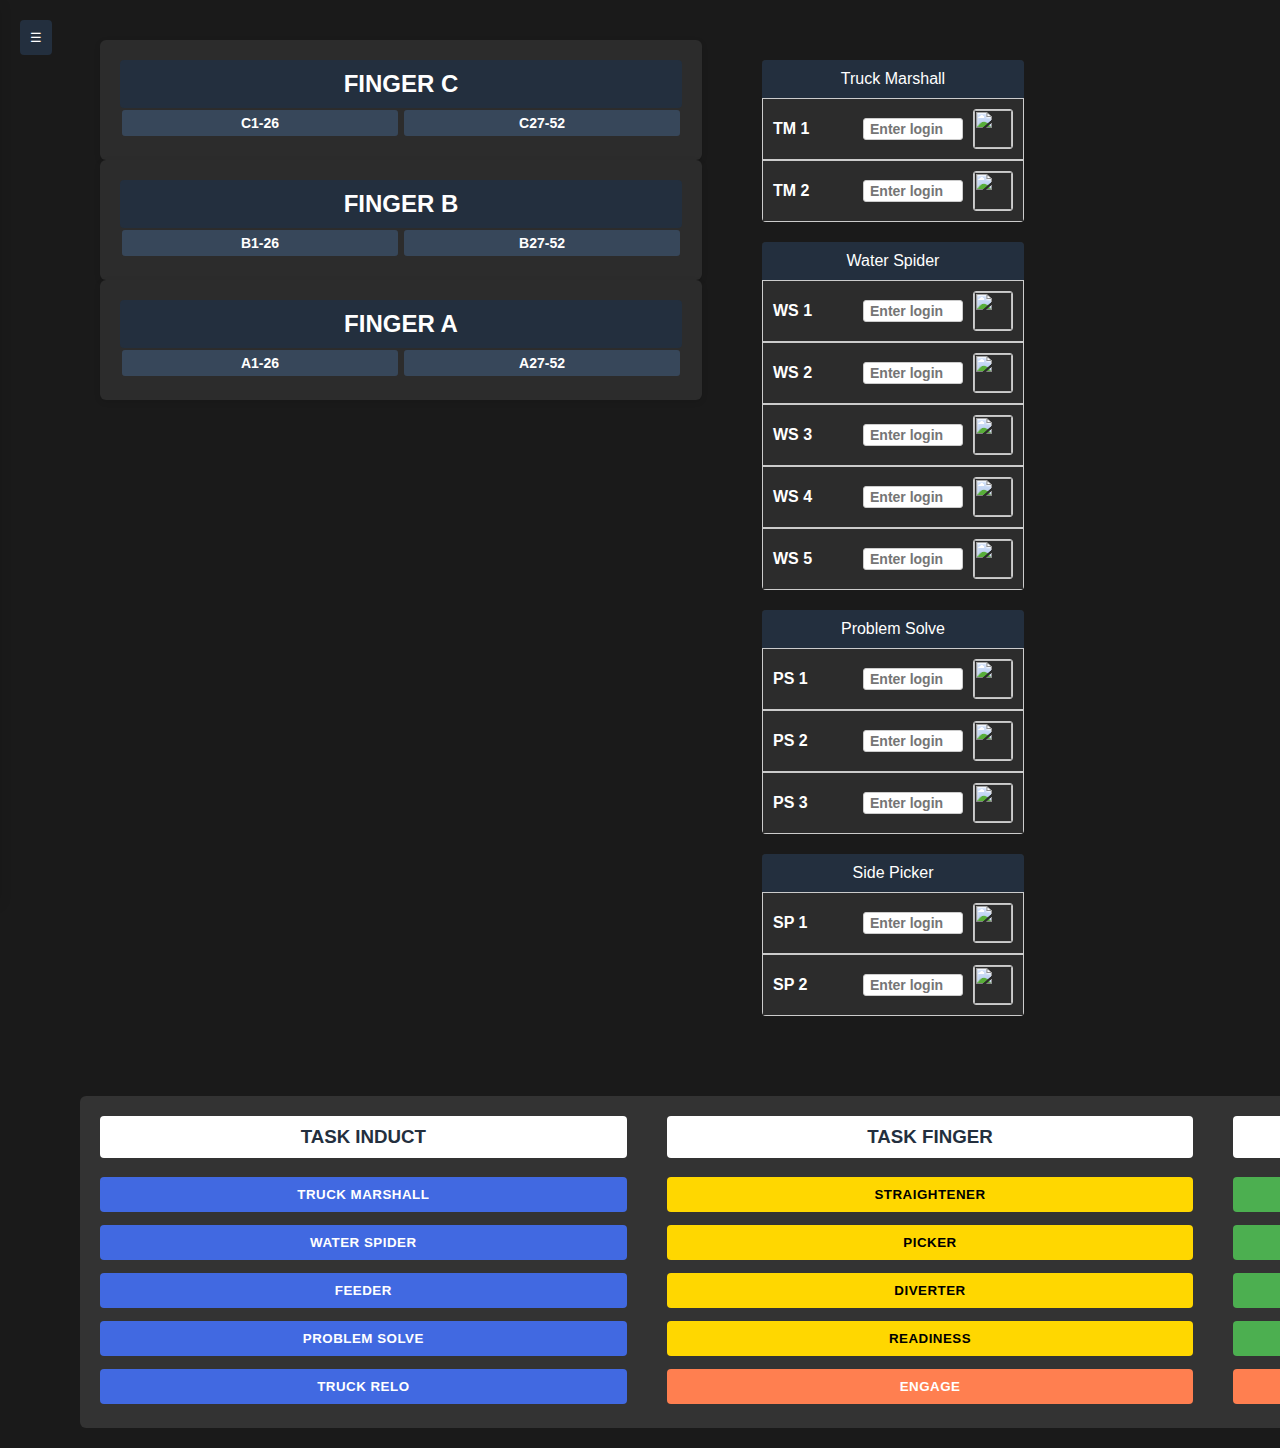
==== commit c38aa07b: "no badge photo style" ====
--- a/index.html
+++ b/index.html
@@ -113,7 +113,7 @@
                                     <div class="input-group">
                                         <input type="text" class="name-input" placeholder="Enter login">
                                         <div class="badge-photo-container">
-                                            <img class="photo-popup" src="" alt="Badge Photo">
+                                            <img class="photo-popup" src="" alt="">
                                         </div>
                                     </div>
                                 </div>
@@ -126,7 +126,7 @@
                                     <div class="input-group">
                                         <input type="text" class="name-input" placeholder="Enter login">
                                         <div class="badge-photo-container">
-                                            <img class="photo-popup" src="" alt="Badge Photo">
+                                            <img class="photo-popup" src="" alt="">
                                         </div>
                                     </div>
                                 </div>
@@ -148,7 +148,7 @@
                                     <div class="input-group">
                                         <input type="text" class="name-input" placeholder="Enter login">
                                         <div class="badge-photo-container">
-                                            <img class="photo-popup" src="" alt="Badge Photo">
+                                            <img class="photo-popup" src="" alt="">
                                         </div>
                                     </div>
                                 </div>
@@ -161,7 +161,7 @@
                                     <div class="input-group">
                                         <input type="text" class="name-input" placeholder="Enter login">
                                         <div class="badge-photo-container">
-                                            <img class="photo-popup" src="" alt="Badge Photo">
+                                            <img class="photo-popup" src="" alt="">
                                         </div>
                                     </div>
                                 </div>
@@ -174,7 +174,7 @@
                                     <div class="input-group">
                                         <input type="text" class="name-input" placeholder="Enter login">
                                         <div class="badge-photo-container">
-                                            <img class="photo-popup" src="" alt="Badge Photo">
+                                            <img class="photo-popup" src="" alt="">
                                         </div>
                                     </div>
                                 </div>
@@ -187,7 +187,7 @@
                                     <div class="input-group">
                                         <input type="text" class="name-input" placeholder="Enter login">
                                         <div class="badge-photo-container">
-                                            <img class="photo-popup" src="" alt="Badge Photo">
+                                            <img class="photo-popup" src="" alt="">
                                         </div>
                                     </div>
                                 </div>
@@ -200,7 +200,7 @@
                                     <div class="input-group">
                                         <input type="text" class="name-input" placeholder="Enter login">
                                         <div class="badge-photo-container">
-                                            <img class="photo-popup" src="" alt="Badge Photo">
+                                            <img class="photo-popup" src="" alt="">
                                         </div>
                                     </div>
                                 </div>
@@ -222,7 +222,7 @@
                                     <div class="input-group">
                                         <input type="text" class="name-input" placeholder="Enter login">
                                         <div class="badge-photo-container">
-                                            <img class="photo-popup" src="" alt="Badge Photo">
+                                            <img class="photo-popup" src="" alt="">
                                         </div>
                                     </div>
                                 </div>
@@ -235,7 +235,7 @@
                                     <div class="input-group">
                                         <input type="text" class="name-input" placeholder="Enter login">
                                         <div class="badge-photo-container">
-                                            <img class="photo-popup" src="" alt="Badge Photo">
+                                            <img class="photo-popup" src="" alt="">
                                         </div>
                                     </div>
                                 </div>
@@ -248,7 +248,7 @@
                                     <div class="input-group">
                                         <input type="text" class="name-input" placeholder="Enter login">
                                         <div class="badge-photo-container">
-                                            <img class="photo-popup" src="" alt="Badge Photo">
+                                            <img class="photo-popup" src="" alt="">
                                         </div>
                                     </div>
                                 </div>
@@ -270,7 +270,7 @@
                                     <div class="input-group">
                                         <input type="text" class="name-input" placeholder="Enter login">
                                         <div class="badge-photo-container">
-                                            <img class="photo-popup" src="" alt="Badge Photo">
+                                            <img class="photo-popup" src="" alt="">
                                         </div>
                                     </div>
                                 </div>
@@ -283,7 +283,7 @@
                                     <div class="input-group">
                                         <input type="text" class="name-input" placeholder="Enter login">
                                         <div class="badge-photo-container">
-                                            <img class="photo-popup" src="" alt="Badge Photo">
+                                            <img class="photo-popup" src="" alt="">
                                         </div>
                                     </div>
                                 </div>
--- a/styles.css
+++ b/styles.css
@@ -148,15 +148,13 @@
     display: flex;
     align-items: center;
     gap: 10px;
-    margin-right: 20px;
-}
+}
+
 
 .input-pair {
     display: flex;
     gap: 20px;
-    flex: 1;
-}
-
+}
 .name-input {
     width: 100px;
     height: 22px;
@@ -181,6 +179,7 @@
     align-items: center;
     justify-content: center;
 }
+
 
 .photo-popup {
     width: 100%;
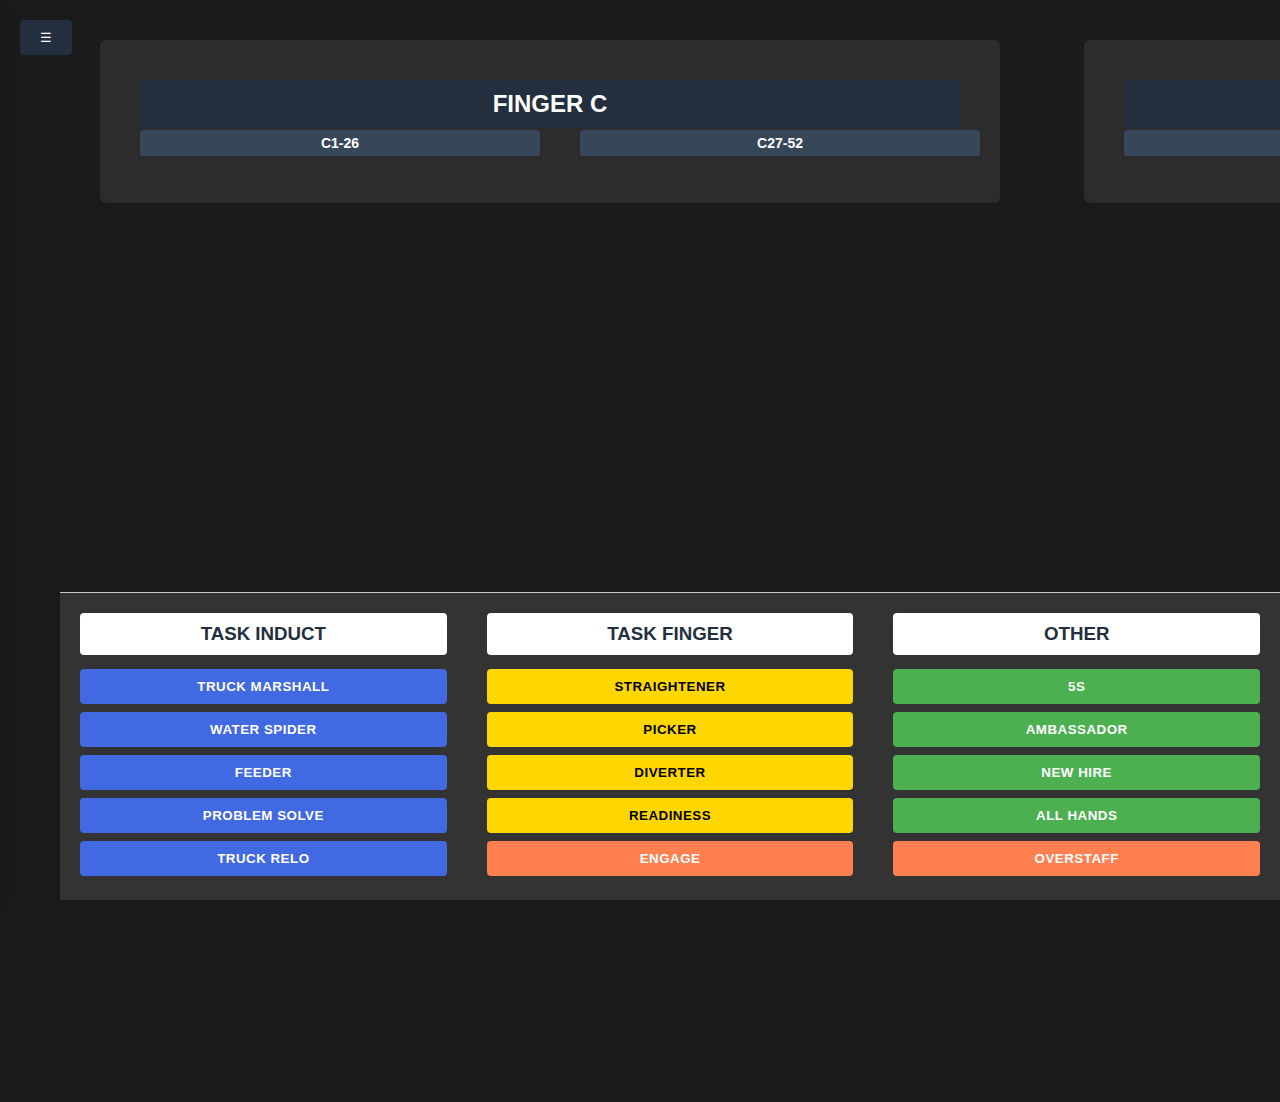
==== commit 4d924426: "a" ====
--- a/index.html
+++ b/index.html
@@ -21,7 +21,7 @@
             <section class="nav-section">
                 <h2 class="nav-header">Work</h2>
                 <div class="nav-item">Work items</div>
-                <div class="nav-item expandable" data-expandable>
+                <div class="nav-item expandable" id="laborButton" data-expandable>
                     <span>Labor</span>
                     <i class="arrow" aria-hidden="true">›</i>
                 </div>
--- a/styles.css
+++ b/styles.css
@@ -39,6 +39,12 @@
     box-sizing: border-box;
 }
 
+html {
+    font-size: 16px;
+    overflow-x: auto;
+    overflow-y: auto;
+}
+
 body {
     margin: 0;
     padding: var(--spacing-lg);
@@ -47,243 +53,22 @@
     min-width: 1800px;
     background-color: #1a1a1a;
     color: white;
-    overflow: auto;
-}
-
-/* Layout & Content Container */
+    overflow-x: auto;
+    margin-bottom: 200px;
+}
+
+/* Main Layout */
 .content-container {
     display: flex;
+    flex-direction: row;
     gap: var(--spacing-xl);
     padding: var(--spacing-lg);
     margin-left: 60px;
     width: max-content;
-}
-
-/* Fingers Section */
-.fingers-section {
-    display: flex;
-    gap: var(--spacing-lg);
-    min-width: max-content;
-}
-
-.finger-pair {
-    display: flex;
-    flex-direction: column;
-    flex: 2;
-    min-width: 540px;
-    margin-right: var(--spacing-lg);
-    background-color: #2c2c2c;
-    border-radius: var(--border-radius-lg);
-    box-shadow: var(--shadow-md);
-    padding: var(--spacing-lg);
-}
-
-.finger-header {
-    background-color: var(--primary-color);
-    color: white;
-    padding: var(--spacing-md);
-    text-align: center;
-    font-weight: bold;
-    margin-bottom: var(--spacing-xs);
-    border-radius: var(--border-radius-md);
-}
-
-.columns-container {
-    display: flex;
-    gap: var(--spacing-xs);
-}
-
-.finger-column {
-    flex: 1;
-    display: flex;
-    flex-direction: column;
-    gap: var(--spacing-xs);
-    min-width: 280px;
-    padding: 0 var(--spacing-xs);
-}
-
-.finger-subheader {
-    background-color: var(--secondary-color);
-    color: white;
-    padding: var(--spacing-sm);
-    text-align: center;
-    font-size: 0.875rem;
-    border-radius: var(--border-radius-sm);
-    margin-bottom: var(--spacing-xs);
-}
-
-/* Aisle Styles */
-.aisle-container {
-    display: flex;
-    flex-direction: column;
-    gap: var(--spacing-xs);
-}
-
-.aisle-row {
-    display: flex;
-    align-items: center;
-    gap: var(--spacing-md);
-    padding: var(--spacing-xs);
-    background-color: #333;
-    border-radius: var(--border-radius-sm);
-}
-
-.aisle {
-    width: 35px;
-    height: 22px;
-    border: 1px solid var(--border-color);
-    display: flex;
-    align-items: center;
-    justify-content: center;
-    padding: var(--spacing-xs);
-    font-size: 0.875rem;
-    background-color: white;
-    border-radius: var(--border-radius-sm);
-    font-weight: bold;
-    color: black;
-}
-
-/* Input Groups and Fields */
-.input-group {
-    display: flex;
-    align-items: center;
-    gap: 10px;
-}
-
-
-.input-pair {
-    display: flex;
-    gap: 20px;
-}
-.name-input {
-    width: 100px;
-    height: 22px;
-    padding: 2px 6px;
-    border: 1px solid var(--border-color);
-    font-size: 0.875rem;
-    font-weight: bold;
-    border-radius: var(--border-radius-sm);
-    background-color: white;
-    color: black;
-}
-
-/* Badge Photo Container */
-.badge-photo-container {
-    width: 40px;
-    height: 40px;
-    border: 1px solid var(--border-color);
-    background-color: #2c2c2c;
-    border-radius: var(--border-radius-sm);
-    overflow: hidden;
-    display: flex;
-    align-items: center;
-    justify-content: center;
-}
-
-
-.photo-popup {
-    width: 100%;
-    height: 100%;
-    object-fit: cover;
-    display: block;
-}
-
-/* Tables Section */
-.tables-section {
-    display: flex;
-    flex-direction: column;
-    gap: var(--spacing-lg);
-}
-
-.roles-table {
-    border-collapse: separate;
-    border-spacing: 0;
-    width: 100%;
-    margin-bottom: 20px;
-    background-color: #2c2c2c;
-    border-radius: var(--border-radius-md);
-    overflow: hidden;
-}
-
-.roles-table th {
-    background-color: var(--primary-color);
-    color: white;
-    padding: var(--spacing-md);
-    text-align: center;
-    font-weight: 500;
-}
-
-.roles-table td {
-    padding: 10px;
-    border: 1px solid var(--border-color);
-}
-
-.table-row-content {
-    display: flex;
-    align-items: center;
-    gap: 20px;
-}
-
-.table-data {
-    min-width: 70px;
-    color: white;
-    font-weight: bold;
-}
-
-/* FCLM Task Section */
-.fclm-task-container {
-    margin-top: var(--spacing-xl);
-    width: calc(100% - 60px);
-    margin-left: 60px;
-    padding: var(--spacing-lg);
-    background-color: #333;
-    border-radius: var(--border-radius-lg);
-    min-width: max-content;
-}
-
-.task-sections {
-    display: flex;
-    justify-content: space-between;
-    gap: var(--spacing-xl);
-}
-
-.task-column {
-    flex: 1;
-    display: flex;
-    flex-direction: column;
-    gap: var(--spacing-sm);
-}
-
-.section-header {
-    background-color: white;
-    color: var(--primary-color);
-    text-align: center;
-    padding: var(--spacing-md);
-    font-weight: bold;
-    border-radius: var(--border-radius-md);
-    margin-bottom: var(--spacing-md);
-}
-
-/* Task Buttons */
-.task-button {
-    width: 100%;
-    padding: var(--spacing-md);
-    border: none;
-    border-radius: var(--border-radius-md);
-    font-weight: bold;
-    cursor: pointer;
-    text-align: center;
-    margin: 4px 0;
-    text-transform: uppercase;
-    letter-spacing: 0.5px;
-}
-
-.task-button.blue { background-color: #4169E1; color: white; }
-.task-button.yellow { background-color: #FFD700; color: black; }
-.task-button.green { background-color: #4CAF50; color: white; }
-.task-button.orange { background-color: #FF7F50; color: white; }
-
-/* Sidebar */
+    min-width: 100%;
+    overflow-x: auto;
+}
+/* Sidebar Styles */
 .sidebar {
     position: fixed;
     left: -280px;
@@ -301,6 +86,59 @@
     left: 0;
 }
 
+.sidebar-header {
+    display: flex;
+    justify-content: space-between;
+    align-items: center;
+    padding: var(--spacing-md) var(--spacing-lg);
+    background-color: var(--secondary-color);
+    border-bottom: 1px solid rgba(255,255,255,0.1);
+}
+
+.sidebar-header h1 {
+    font-size: 1.2rem;
+    font-weight: 500;
+}
+
+#closeSidebar {
+    background: none;
+    border: none;
+    color: white;
+    font-size: 1.5rem;
+    cursor: pointer;
+    padding: var(--spacing-xs);
+}
+
+.sidebar-nav {
+    padding: var(--spacing-md) 0;
+}
+
+.nav-section {
+    margin-bottom: var(--spacing-lg);
+}
+
+.nav-header {
+    padding: var(--spacing-md) var(--spacing-lg);
+    color: rgba(255,255,255,0.6);
+    font-size: 0.875rem;
+    text-transform: uppercase;
+    letter-spacing: 0.5px;
+}
+
+.nav-item {
+    padding: var(--spacing-md) var(--spacing-lg);
+    cursor: pointer;
+    display: flex;
+    justify-content: space-between;
+    align-items: center;
+    transition: background-color var(--transition-fast);
+}
+
+.nav-item:hover {
+    background-color: var(--secondary-color);
+}
+
+/* Menu Trigger */
 .menu-trigger {
     position: fixed;
     top: var(--spacing-lg);
@@ -309,32 +147,10 @@
     background: var(--primary-color);
     color: white;
     border: none;
-    padding: var(--spacing-md);
+    padding: var(--spacing-md) var(--spacing-lg);
     cursor: pointer;
     border-radius: var(--border-radius-md);
 }
-
-/* Notifications */
-#notification-container {
-    position: fixed;
-    top: var(--spacing-lg);
-    right: var(--spacing-lg);
-    z-index: 2000;
-}
-
-.notification {
-    padding: var(--spacing-md);
-    margin-bottom: var(--spacing-sm);
-    border-radius: var(--border-radius-md);
-    color: white;
-    font-weight: 500;
-    box-shadow: var(--shadow-lg);
-}
-
-.notification.success { background-color: var(--success-color); }
-.notification.error { background-color: var(--error-color); }
-.notification.info { background-color: var(--info-color); }
-.notification.warning { background-color: var(--warning-color); }
 
 /* Overlay */
 .overlay {
@@ -351,3 +167,324 @@
 .overlay.show {
     display: block;
 }
+/* Fingers Section */
+.fingers-section {
+    display: flex;
+    flex-direction: row;
+    gap: 120px; /* Aumentato ulteriormente lo spazio tra i finger */
+    flex-shrink: 0;
+    width: max-content;
+    white-space: nowrap;
+    margin-right: 200px; /* Aumentato il margine destro */
+}
+.finger-pair {
+    display: inline-block;
+    flex: 0 0 auto;
+    width: 900px; /* Aumentata ulteriormente la larghezza */
+    background-color: #2c2c2c;
+    border-radius: var(--border-radius-lg);
+    padding: var(--spacing-xl); /* Aumentato il padding */
+    margin-right: 80px; /* Aumentato il margine tra i finger */
+    vertical-align: top;
+}
+
+
+.finger-header {
+    background-color: var(--primary-color);
+    color: white;
+    padding: var(--spacing-md);
+    text-align: center;
+    font-weight: bold;
+    margin-bottom: var(--spacing-xs);
+    border-radius: var(--border-radius-md);
+}
+
+.columns-container {
+    display: flex;
+    gap: 40px; /* Aumentato lo spazio tra le colonne */
+}
+
+
+.finger-column {
+    flex: 1;
+    display: flex;
+    flex-direction: column;
+    gap: var(--spacing-sm); /* Aumentato lo spazio tra le righe */
+    min-width: 400px; /* Aumentata la larghezza minima */
+}
+
+.finger-subheader {
+    background-color: var(--secondary-color);
+    color: white;
+    padding: var(--spacing-sm);
+    text-align: center;
+    font-size: 0.875rem;
+    border-radius: var(--border-radius-sm);
+    margin-bottom: var(--spacing-xs);
+}
+
+/* Aisle Styles */
+.aisle-container {
+    display: flex;
+    flex-direction: column;
+    gap: var(--spacing-xs);
+}
+
+.aisle-row {
+    display: flex;
+    align-items: center;
+    gap: var(--spacing-md);
+    padding: var(--spacing-sm) var(--spacing-md); /* Aumentato il padding */
+    background-color: #333;
+    border-radius: var(--border-radius-sm);
+    width: 100%;
+    margin-bottom: var(--spacing-xs); /* Aggiunto margine inferiore */
+}
+
+.aisle {
+    width: 35px;
+    height: 22px;
+    border: 1px solid var(--border-color);
+    display: flex;
+    align-items: center;
+    justify-content: center;
+    padding: var(--spacing-xs);
+    font-size: 0.875rem;
+    background-color: white;
+    border-radius: var(--border-radius-sm);
+    font-weight: bold;
+    color: black;
+}
+
+/* Input Groups */
+.input-group {
+    display: flex;
+    align-items: center;
+    gap: 10px;
+    margin-right: 0; /* Rimosso il margine destro */
+    min-width: 160px;
+    flex: 1; /* Aggiunto per distribuire lo spazio equamente */
+}
+.input-pair {
+    display: flex;
+    gap: 60px; /* Aumentato ulteriormente lo spazio tra gli input */
+    flex: 1;
+    width: 100%;
+    justify-content: space-between;
+}
+
+.name-input {
+    width: 120px; /* Aumentata la larghezza */
+    height: 24px; /* Aumentata leggermente l'altezza */
+    padding: 2px 6px;
+    border: 1px solid var(--border-color);
+    font-size: 0.875rem;
+    font-weight: bold;
+    border-radius: var(--border-radius-sm);
+    background-color: white;
+    color: black;
+}
+
+.name-input.selected-input {
+    background-color: #ffeeba;
+    border: 2px solid var(--primary-color);
+}
+
+/* Badge Photo Container */
+.badge-photo-container {
+    width: 40px;
+    height: 40px;
+    border: 1px solid var(--border-color);
+    background-color: #2c2c2c;
+    border-radius: var(--border-radius-sm);
+    overflow: hidden;
+    display: flex;
+    align-items: center;
+    justify-content: center;
+    flex-shrink: 0; /* Impedisce al container di rimpicciolirsi */
+}
+
+.photo-popup {
+    width: 100%;
+    height: 100%;
+    object-fit: cover;
+    display: block;
+}
+
+/* Tables Section */
+.tables-section {
+    display: flex;
+    flex-direction: column;
+    min-width: 400px;
+    margin-left: 100px; /* Aumentato il margine sinistro */
+    flex-shrink: 0;
+    position: relative;
+    z-index: 1;
+}
+
+.roles-table {
+    border-collapse: separate;
+    border-spacing: 0;
+    width: 100%;
+    margin-bottom: var(--spacing-lg);
+    background-color: #2c2c2c;
+    border-radius: var(--border-radius-md);
+    overflow: hidden;
+    position: relative;
+    z-index: 1;
+}
+
+.roles-table th {
+    background-color: var(--primary-color);
+    color: white;
+    padding: var(--spacing-md);
+    text-align: center;
+    font-weight: 500;
+}
+
+.roles-table td {
+    padding: 10px;
+    border: 1px solid var(--border-color);
+}
+
+.table-row-content {
+    display: flex;
+    align-items: center;
+    gap: 20px;
+}
+
+.table-data {
+    min-width: 70px;
+    color: white;
+    font-weight: bold;
+}
+
+/* Additional Roles */
+.additional-roles {
+    display: grid;
+    grid-template-columns: repeat(2, 1fr);
+    gap: var(--spacing-md);
+    margin-top: var(--spacing-lg);
+}
+
+/* FCLM Task Section */
+.fclm-task-container {
+    position: fixed;
+    bottom: 0;
+    left: 60px;
+    right: 0;
+    background-color: #333;
+    padding: var(--spacing-lg);
+    z-index: 100;
+    border-top: 1px solid var(--border-color);
+}
+
+.task-sections {
+    display: flex;
+    flex-direction: row;
+    justify-content: space-between;
+    gap: var(--spacing-xl);
+    max-width: 1200px;
+    margin: 0 auto;
+}
+
+.task-column {
+    flex: 1;
+    min-width: 200px;
+}
+
+.section-header {
+    background-color: white;
+    color: var(--primary-color);
+    text-align: center;
+    padding: var(--spacing-md);
+    font-weight: bold;
+    border-radius: var(--border-radius-md);
+    margin-bottom: var(--spacing-md);
+}
+
+/* Task Buttons */
+.task-button {
+    width: 100%;
+    padding: var(--spacing-md);
+    border: none;
+    border-radius: var(--border-radius-md);
+    font-weight: bold;
+    cursor: pointer;
+    text-align: center;
+    margin: 4px 0;
+    text-transform: uppercase;
+    letter-spacing: 0.5px;
+    transition: transform var(--transition-fast), box-shadow var(--transition-fast);
+}
+
+.task-button:hover {
+    transform: translateY(-2px);
+    box-shadow: var(--shadow-md);
+}
+
+.task-button.blue { background-color: #4169E1; color: white; }
+.task-button.yellow { background-color: #FFD700; color: black; }
+.task-button.green { background-color: #4CAF50; color: white; }
+.task-button.orange { background-color: #FF7F50; color: white; }
+
+/* Notifications */
+#notification-container {
+    position: fixed;
+    top: var(--spacing-lg);
+    right: var(--spacing-lg);
+    z-index: 2000;
+    display: flex;
+    flex-direction: column;
+    gap: var(--spacing-sm);
+}
+
+.notification {
+    padding: var(--spacing-md) var(--spacing-lg);
+    border-radius: var(--border-radius-md);
+    color: white;
+    font-weight: 500;
+    box-shadow: var(--shadow-lg);
+    animation: slideIn var(--transition-normal);
+}
+
+.notification.success { background-color: var(--success-color); }
+.notification.error { background-color: var(--error-color); }
+.notification.info { background-color: var(--info-color); }
+.notification.warning { background-color: var(--warning-color); }
+
+/* Animations */
+@keyframes slideIn {
+    from { transform: translateX(100%); opacity: 0; }
+    to { transform: translateX(0); opacity: 1; }
+}
+
+/* Media Queries */
+@media (max-width: 1800px) {
+    .content-container {
+        overflow-x: auto;
+        padding-bottom: 200px;
+    }
+}
+
+@media (min-width: 2000px) {
+    .content-container {
+        justify-content: flex-start;
+        gap: 80px;
+    }
+}
+
+/* Print Styles */
+@media print {
+    .sidebar, .menu-trigger, .task-button, .notification, .overlay {
+        display: none !important;
+    }
+    body {
+        padding: 0;
+        min-width: auto;
+    }
+    .content-container {
+        margin: 0;
+        padding: 0;
+    }
+}
